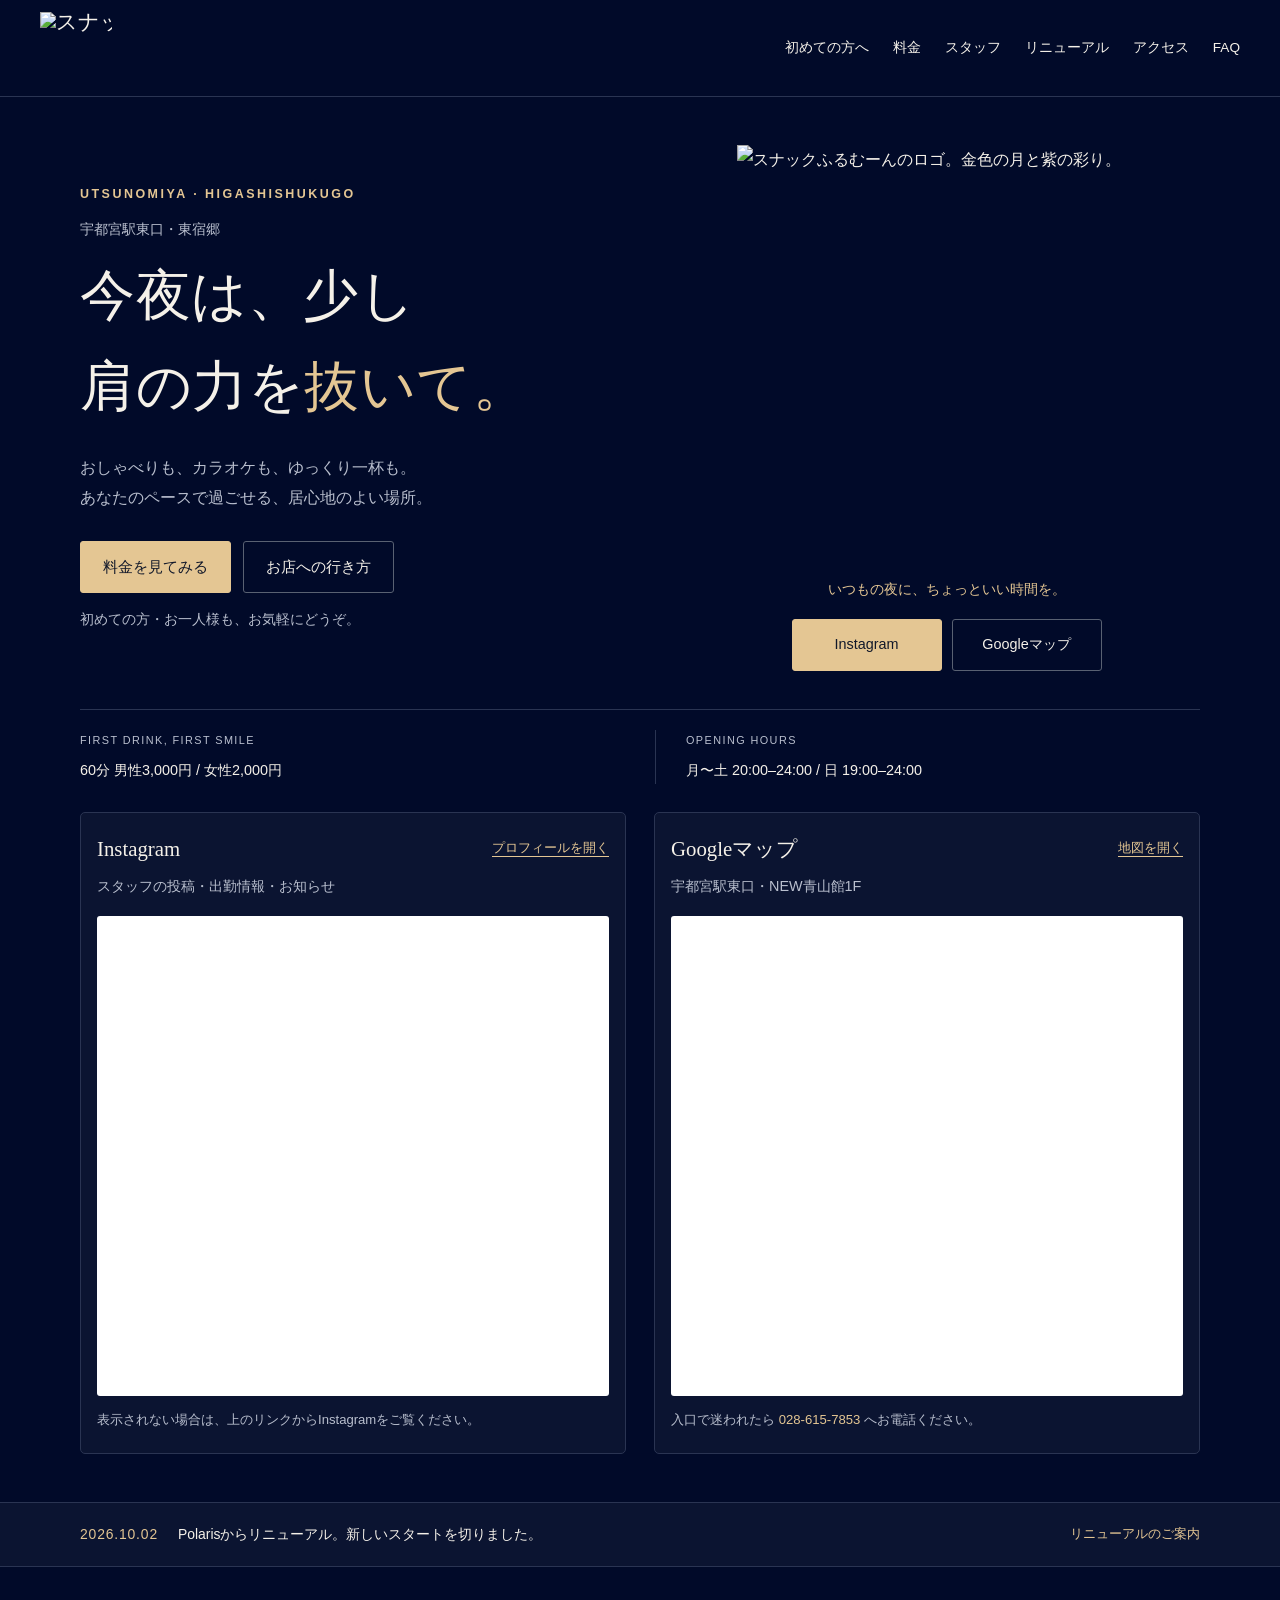
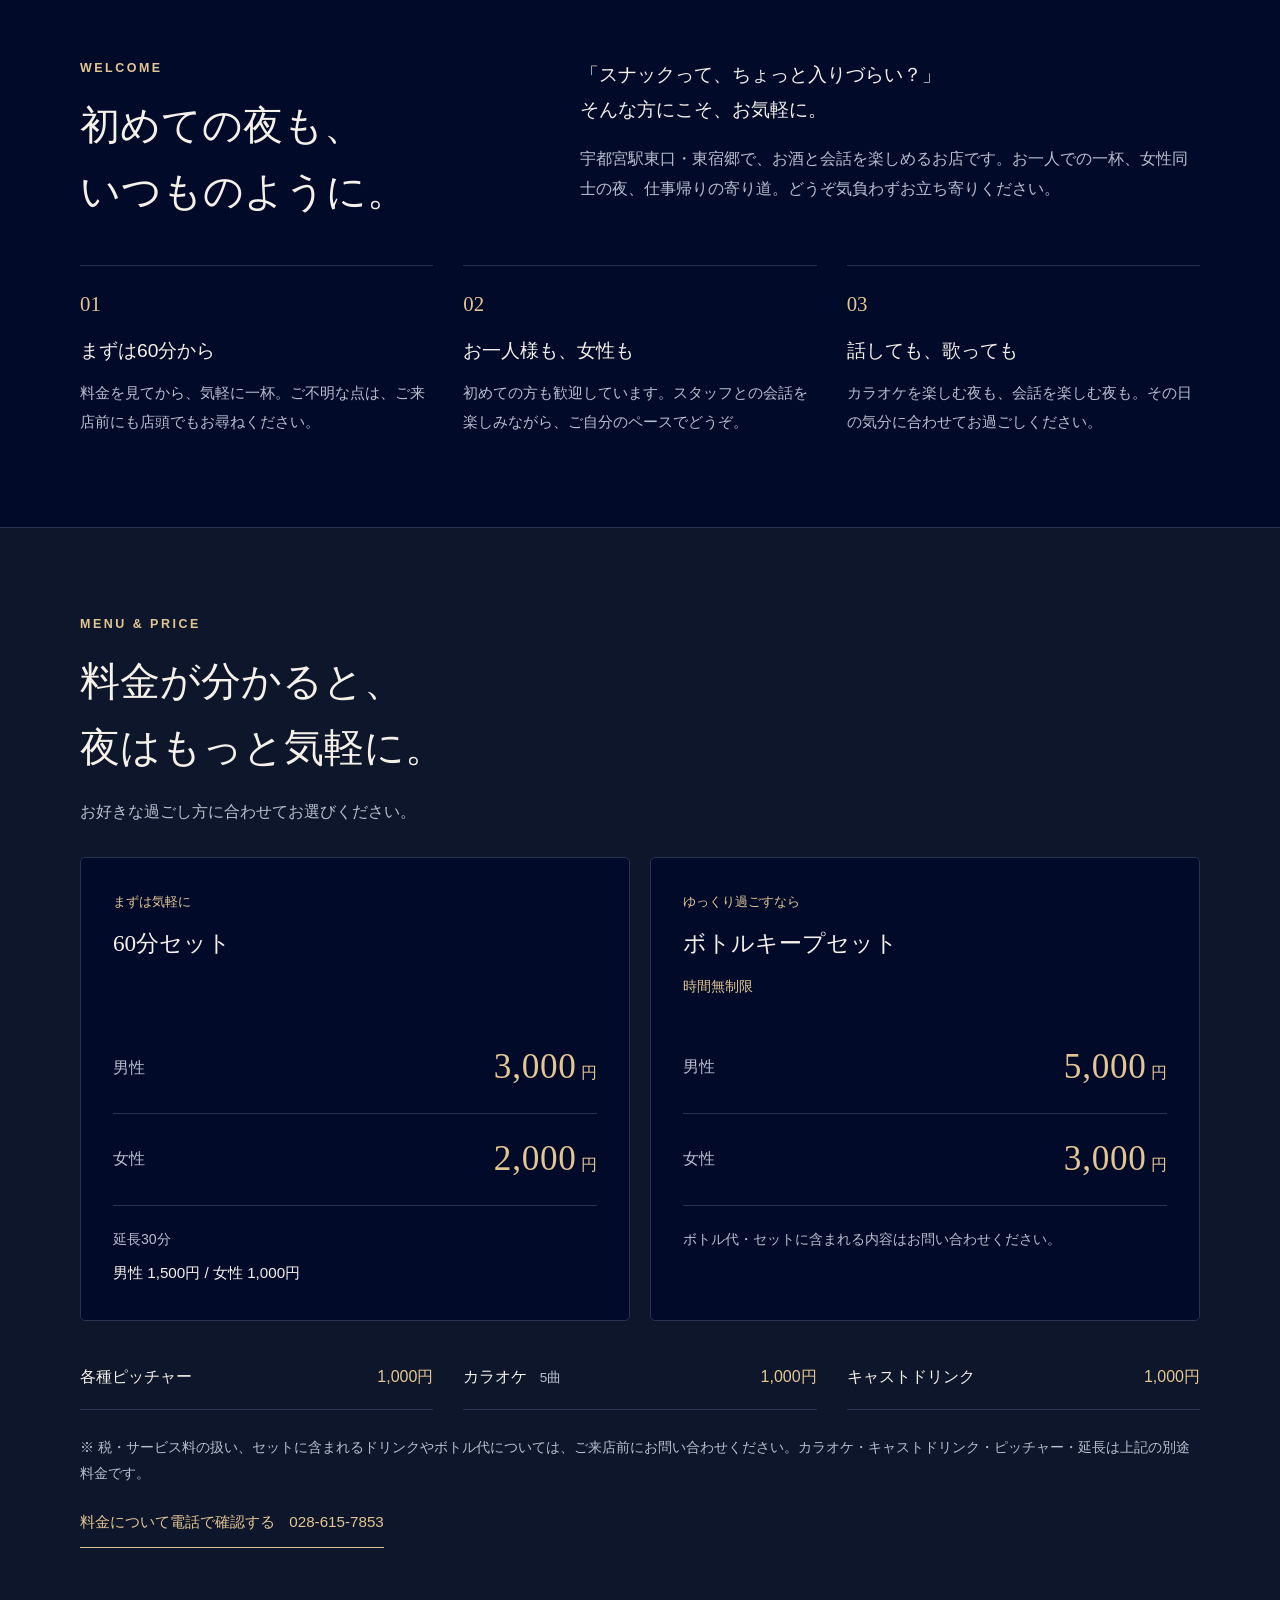
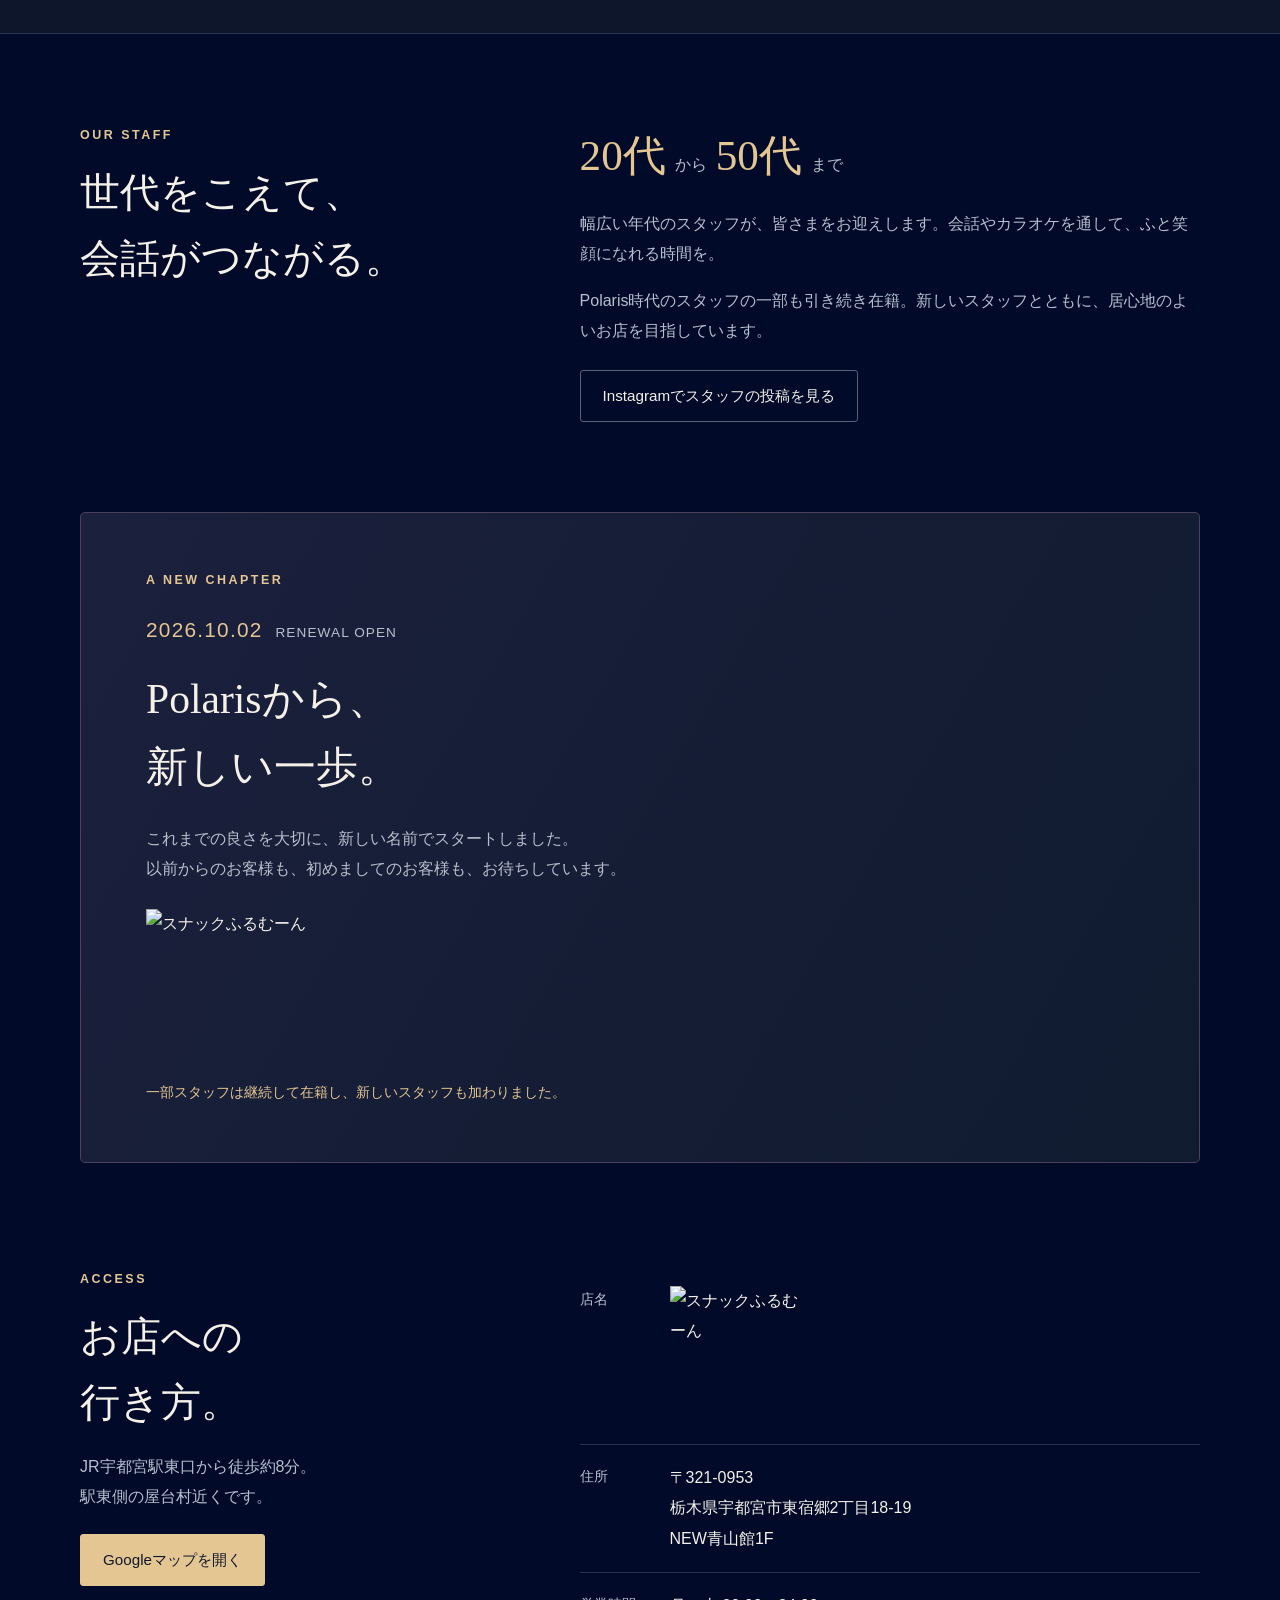
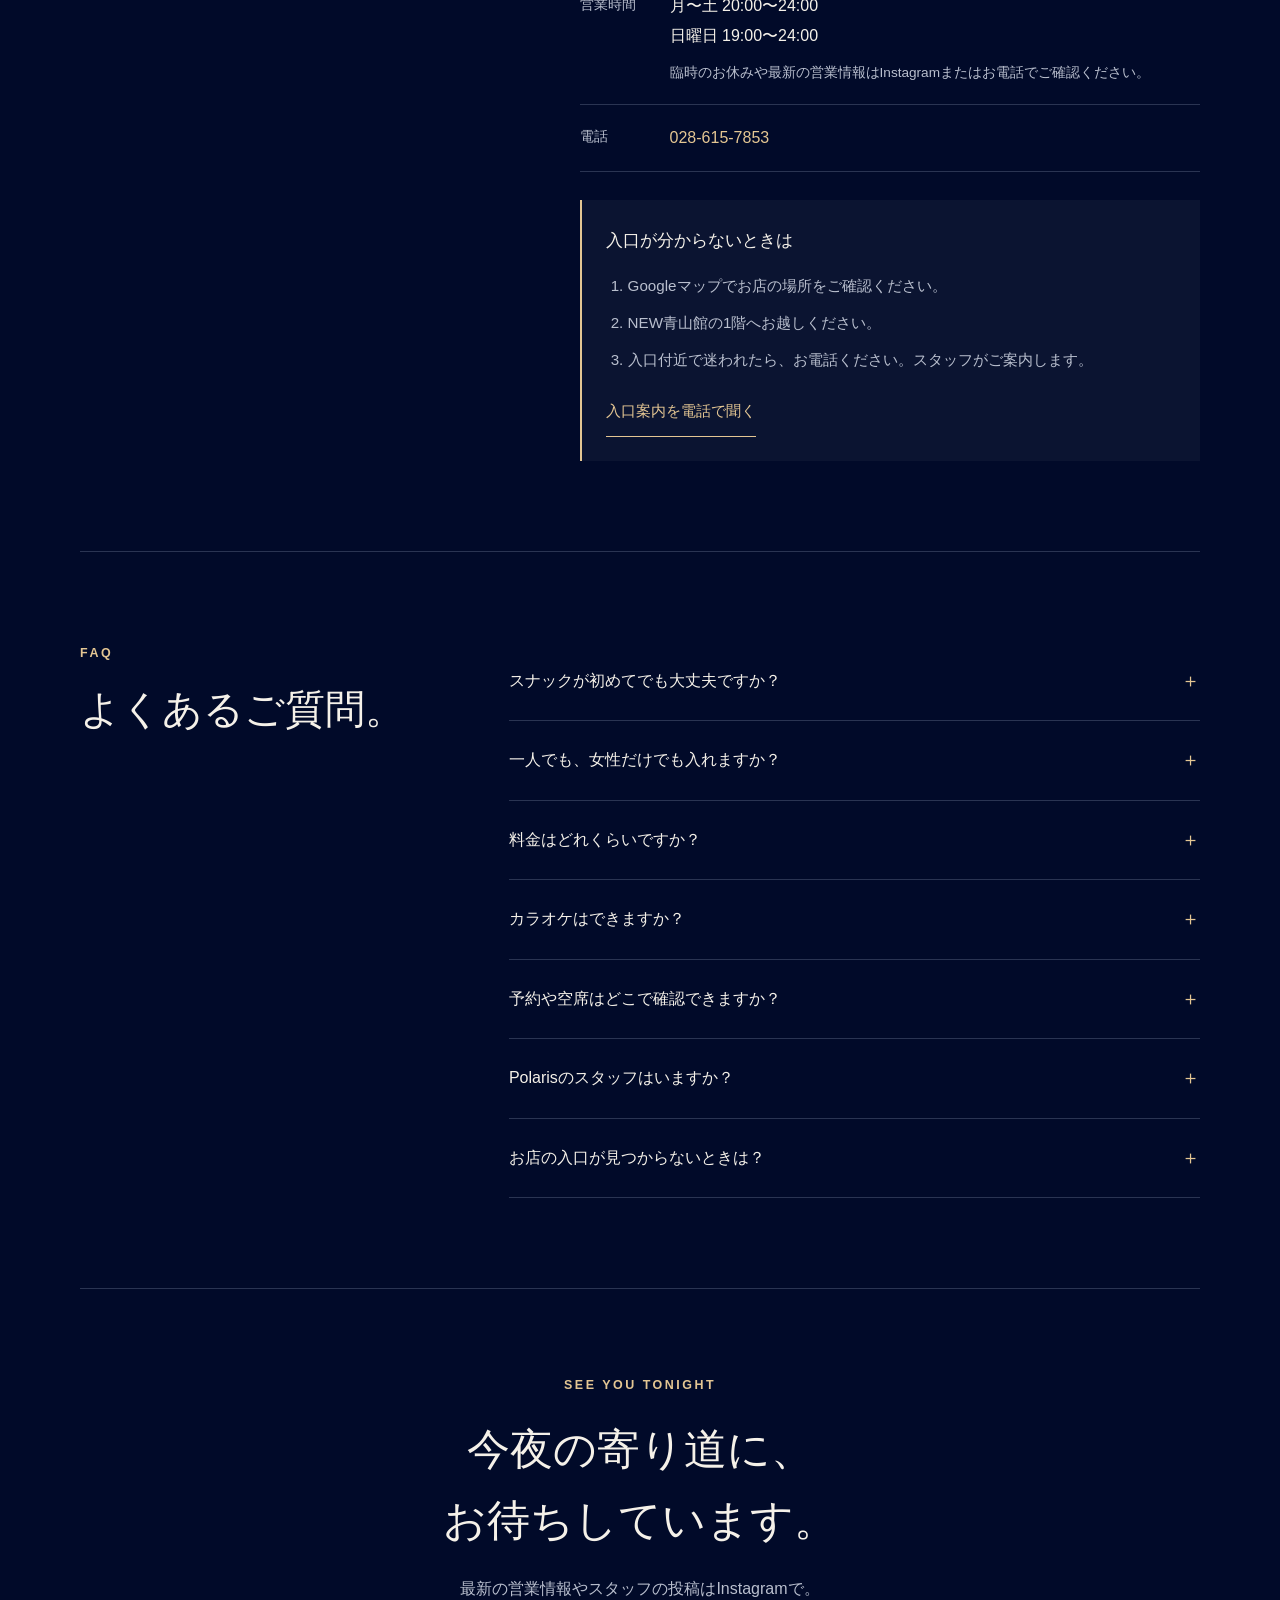
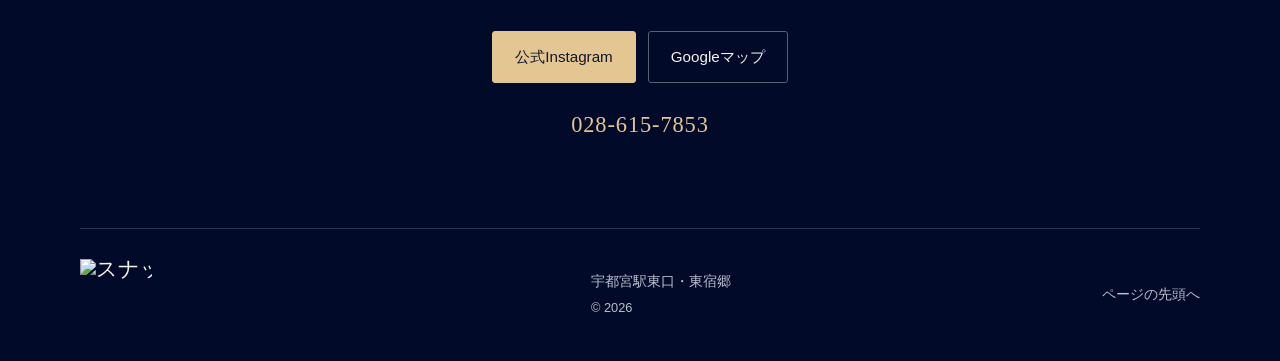
==== index.html @ 086d78c5 "スナックふるむーん公式HP初版を追加" ====
<!doctype html>
<html lang="ja">
<head>
  <meta charset="utf-8">
  <meta name="viewport" content="width=device-width, initial-scale=1">
  <meta name="theme-color" content="#010a29">
  <title>宇都宮駅東口・東宿郷のスナック｜スナックふるむーん【公式】</title>
  <meta name="description" content="宇都宮駅東口・東宿郷のスナックふるむーん。初めての方もお一人様も歓迎。60分男性3,000円・女性2,000円。料金、スタッフ、アクセス・入口案内をご紹介。2026年10月2日、Polarisからリニューアル。">
  <link rel="canonical" href="https://bluetacks.github.io/my-brand-homepage/">
  <meta property="og:type" content="website">
  <meta property="og:locale" content="ja_JP">
  <meta property="og:site_name" content="スナックふるむーん">
  <meta property="og:title" content="スナックふるむーん｜宇都宮駅東口・東宿郷">
  <meta property="og:description" content="今夜は、少し肩の力を抜いて。初めての方もお一人様も歓迎。料金とアクセスはこちら。">
  <meta property="og:url" content="https://bluetacks.github.io/my-brand-homepage/">
  <meta property="og:image" content="https://bluetacks.github.io/my-brand-homepage/images/ogp.jpg">
  <meta property="og:image:width" content="1200">
  <meta property="og:image:height" content="630">
  <meta property="og:image:alt" content="濃紺に月のロゴ。スナックふるむーん、宇都宮駅東口・東宿郷。">
  <meta name="twitter:card" content="summary_large_image">
  <link rel="icon" href="images/favicon.svg" type="image/svg+xml">
  <link rel="stylesheet" href="style.css">
  <script src="script.js" defer></script>
  <script type="application/ld+json">
  {
    "@context": "https://schema.org",
    "@type": "LocalBusiness",
    "@id": "https://bluetacks.github.io/my-brand-homepage/#business",
    "name": "スナックふるむーん",
    "alternateName": "スナックPolaris",
    "url": "https://bluetacks.github.io/my-brand-homepage/",
    "image": "https://bluetacks.github.io/my-brand-homepage/images/ogp.jpg",
    "logo": "https://bluetacks.github.io/my-brand-homepage/images/logo.webp",
    "description": "宇都宮駅東口・東宿郷のスナック。会話、お酒、カラオケをお楽しみいただけます。2026年10月2日、Polarisからリニューアル。",
    "telephone": "+81-28-615-7853",
    "address": {
      "@type": "PostalAddress",
      "postalCode": "321-0953",
      "addressRegion": "栃木県",
      "addressLocality": "宇都宮市",
      "streetAddress": "東宿郷2丁目18-19 NEW青山館1F",
      "addressCountry": "JP"
    },
    "openingHoursSpecification": [
      {"@type": "OpeningHoursSpecification", "dayOfWeek": ["Monday", "Tuesday", "Wednesday", "Thursday", "Friday", "Saturday"], "opens": "20:00", "closes": "00:00"},
      {"@type": "OpeningHoursSpecification", "dayOfWeek": "Sunday", "opens": "19:00", "closes": "00:00"}
    ],
    "sameAs": ["https://www.instagram.com/furumunsunakku/"],
    "hasMap": "https://www.google.com/maps/place/スナックふるむーん/data=!4m2!3m1!1s0x0:0x87803da4af2d1eab"
  }
  </script>
</head>
<body>
  <a class="skip-link" href="#main">本文へスキップ</a>
  <header class="site-header">
    <a class="brand" href="#top" aria-label="スナックふるむーん TOP"><span class="logo-wordmark "><img src="images/logo.webp" width="960" height="960" alt="スナックふるむーん"></span></a>
    <button class="menu-toggle" type="button" aria-expanded="false" aria-controls="navigation" hidden>メニュー <span aria-hidden="true">＋</span></button>
    <nav id="navigation" aria-label="メインナビゲーション">
      <a href="#welcome">初めての方へ</a><a href="#price">料金</a><a href="#staff">スタッフ</a><a href="#renewal">リニューアル</a><a href="#access">アクセス</a><a href="#faq">FAQ</a>
    </nav>
  </header>
  <main id="main">
    <section class="hero section-wrap" id="top" aria-labelledby="hero-title">
      <div class="hero-copy">
        <p class="eyebrow">UTSUNOMIYA · HIGASHISHUKUGO</p>
        <p class="hero-location">宇都宮駅東口・東宿郷</p>
        <h1 id="hero-title">今夜は、少し<br>肩の力を<span>抜いて。</span></h1>
        <p class="hero-description">おしゃべりも、カラオケも、ゆっくり一杯も。<br>あなたのペースで過ごせる、居心地のよい場所。</p>
        <div class="actions"><a class="button primary" href="#price">料金を見てみる</a><a class="button secondary" href="#access">お店への行き方</a></div>
        <p class="hero-note">初めての方・お一人様も、お気軽にどうぞ。</p>
      </div>
      <figure class="hero-art"><img src="images/logo.webp" width="960" height="960" alt="スナックふるむーんのロゴ。金色の月と紫の彩り。" fetchpriority="high"><figcaption>いつもの夜に、ちょっといい時間を。</figcaption><div class="hero-social actions"><a class="button primary" href="https://www.instagram.com/furumunsunakku/" target="_blank" rel="noopener noreferrer">Instagram<span class="sr-only">（新しいタブ）</span></a><a class="button secondary" href="https://www.google.com/maps/place/スナックふるむーん/data=!4m2!3m1!1s0x0:0x87803da4af2d1eab" target="_blank" rel="noopener noreferrer">Googleマップ<span class="sr-only">（新しいタブ）</span></a></div></figure>
      <div class="hero-facts"><p><span>FIRST DRINK, FIRST SMILE</span>60分 <strong>男性3,000円 / 女性2,000円</strong></p><p><span>OPENING HOURS</span>月〜土 <strong>20:00–24:00</strong> / 日 <strong>19:00–24:00</strong></p></div>
    </section>
    <section class="section-wrap social-previews" aria-label="InstagramとGoogleマップのプレビュー">
      <article class="preview-card instagram-preview"><div class="preview-heading"><h2>Instagram</h2><a href="https://www.instagram.com/furumunsunakku/" target="_blank" rel="noopener noreferrer">プロフィールを開く<span class="sr-only">（新しいタブ）</span></a></div><p>スタッフの投稿・出勤情報・お知らせ</p><iframe title="公式Instagramのプロフィールと投稿プレビュー" src="https://www.instagram.com/furumunsunakku/embed/" width="540" height="500" loading="lazy" referrerpolicy="strict-origin-when-cross-origin"></iframe><p class="embed-note">表示されない場合は、上のリンクからInstagramをご覧ください。</p></article>
      <article class="preview-card map-preview"><div class="preview-heading"><h2>Googleマップ</h2><a href="https://www.google.com/maps/place/スナックふるむーん/data=!4m2!3m1!1s0x0:0x87803da4af2d1eab" target="_blank" rel="noopener noreferrer">地図を開く<span class="sr-only">（新しいタブ）</span></a></div><p>宇都宮駅東口・NEW青山館1F</p><iframe title="店舗の場所を示すGoogleマップ" src="https://www.google.com/maps/embed?pb=!1m18!1m12!1m3!1d3204.8958335977395!2d139.9028676!3d36.5566245!2m3!1f0!2f0!3f0!3m2!1i1024!2i768!4f13.1!3m3!1m2!1s0x601f670007b84c5d%3A0x87803da4af2d1eab!2z44K544OK44OD44Kv44G144KL44KA44O844KT!5e0!3m2!1sja!2sjp!4v1791189554505!5m2!1sja!2sjp" width="600" height="500" allowfullscreen loading="lazy" referrerpolicy="strict-origin-when-cross-origin"></iframe><p class="embed-note">入口で迷われたら <a href="tel:0286157853">028-615-7853</a> へお電話ください。</p></article>
    </section>
    <div class="renewal-bar"><a href="#renewal"><time datetime="2026-10-02">2026.10.02</time><span>Polarisからリニューアル。新しいスタートを切りました。</span><span class="bar-label">リニューアルのご案内</span></a></div>

    <section class="section-wrap content-section" id="welcome" aria-labelledby="welcome-title">
      <div class="section-heading"><p class="eyebrow">WELCOME</p><h2 id="welcome-title">初めての夜も、<br>いつものように。</h2></div>
      <div class="welcome-copy"><p class="lead">「スナックって、ちょっと入りづらい？」<br>そんな方にこそ、お気軽に。</p><p>宇都宮駅東口・東宿郷で、お酒と会話を楽しめるお店です。お一人での一杯、女性同士の夜、仕事帰りの寄り道。どうぞ気負わずお立ち寄りください。</p></div>
      <div class="welcome-grid">
        <article><span class="section-number">01</span><h3>まずは60分から</h3><p>料金を見てから、気軽に一杯。ご不明な点は、ご来店前にも店頭でもお尋ねください。</p></article>
        <article><span class="section-number">02</span><h3>お一人様も、女性も</h3><p>初めての方も歓迎しています。スタッフとの会話を楽しみながら、ご自分のペースでどうぞ。</p></article>
        <article><span class="section-number">03</span><h3>話しても、歌っても</h3><p>カラオケを楽しむ夜も、会話を楽しむ夜も。その日の気分に合わせてお過ごしください。</p></article>
      </div>
    </section>

    <section class="price-section" id="price" aria-labelledby="price-title"><div class="section-wrap">
      <div class="section-heading"><p class="eyebrow">MENU & PRICE</p><h2 id="price-title">料金が分かると、<br>夜はもっと気軽に。</h2><p>お好きな過ごし方に合わせてお選びください。</p></div>
      <div class="price-grid">
        <article class="price-card"><p class="plan-label">まずは気軽に</p><h3>60分セット</h3><dl class="price-list"><div><dt>男性</dt><dd><strong>3,000</strong> 円</dd></div><div><dt>女性</dt><dd><strong>2,000</strong> 円</dd></div></dl><div class="extension"><h4>延長30分</h4><p>男性 <strong>1,500円</strong><span> / </span>女性 <strong>1,000円</strong></p></div></article>
        <article class="price-card"><p class="plan-label">ゆっくり過ごすなら</p><h3>ボトルキープセット</h3><p class="time-label">時間無制限</p><dl class="price-list"><div><dt>男性</dt><dd><strong>5,000</strong> 円</dd></div><div><dt>女性</dt><dd><strong>3,000</strong> 円</dd></div></dl><p class="small-text">ボトル代・セットに含まれる内容はお問い合わせください。</p></article>
      </div>
      <dl class="extras"><div><dt>各種ピッチャー</dt><dd>1,000円</dd></div><div><dt>カラオケ <small>5曲</small></dt><dd>1,000円</dd></div><div><dt>キャストドリンク</dt><dd>1,000円</dd></div></dl>
      <p class="price-note">※ 税・サービス料の扱い、セットに含まれるドリンクやボトル代については、ご来店前にお問い合わせください。カラオケ・キャストドリンク・ピッチャー・延長は上記の別途料金です。</p>
      <a class="text-link" href="tel:0286157853">料金について電話で確認する <span>028-615-7853</span></a>
    </div></section>

    <section class="section-wrap content-section staff-section" id="staff" aria-labelledby="staff-title">
      <div class="section-heading"><p class="eyebrow">OUR STAFF</p><h2 id="staff-title">世代をこえて、<br>会話がつながる。</h2></div>
      <div class="staff-copy"><p class="staff-age">20代<span>から</span>50代<span>まで</span></p><p>幅広い年代のスタッフが、皆さまをお迎えします。会話やカラオケを通して、ふと笑顔になれる時間を。</p><p>Polaris時代のスタッフの一部も引き続き在籍。新しいスタッフとともに、居心地のよいお店を目指しています。</p><a class="button secondary" href="https://www.instagram.com/furumunsunakku/" target="_blank" rel="noopener noreferrer">Instagramでスタッフの投稿を見る<span class="sr-only">（新しいタブ）</span></a></div>
    </section>

    <section class="section-wrap renewal-section" id="renewal" aria-labelledby="renewal-title"><div class="renewal-inner">
      <p class="eyebrow">A NEW CHAPTER</p><p class="renewal-date"><time datetime="2026-10-02">2026.10.02</time> RENEWAL OPEN</p><h2 id="renewal-title">Polarisから、<br>新しい一歩。</h2><p>これまでの良さを大切に、新しい名前でスタートしました。<br class="desktop-break">以前からのお客様も、初めましてのお客様も、お待ちしています。</p><div class="renewal-logo"><span class="logo-wordmark logo-heading"><img src="images/logo.webp" width="960" height="960" alt="スナックふるむーん"></span></div><p class="renewal-footnote">一部スタッフは継続して在籍し、新しいスタッフも加わりました。</p>
    </div></section>

    <section class="section-wrap content-section access-section" id="access" aria-labelledby="access-title">
      <div class="section-heading"><p class="eyebrow">ACCESS</p><h2 id="access-title">お店への<br>行き方。</h2><p>JR宇都宮駅東口から徒歩約8分。<br>駅東側の屋台村近くです。</p><a class="button primary" href="https://www.google.com/maps/place/スナックふるむーん/data=!4m2!3m1!1s0x0:0x87803da4af2d1eab" target="_blank" rel="noopener noreferrer">Googleマップを開く<span class="sr-only">（新しいタブ）</span></a></div>
      <div class="access-detail"><dl class="shop-details"><div><dt>店名</dt><dd><span class="logo-wordmark "><img src="images/logo.webp" width="960" height="960" alt="スナックふるむーん"></span></dd></div><div><dt>住所</dt><dd><address>〒321-0953<br>栃木県宇都宮市東宿郷2丁目18-19<br>NEW青山館1F</address></dd></div><div><dt>営業時間</dt><dd>月〜土 20:00〜24:00<br>日曜日 19:00〜24:00<br><small>臨時のお休みや最新の営業情報はInstagramまたはお電話でご確認ください。</small></dd></div><div><dt>電話</dt><dd><a href="tel:0286157853">028-615-7853</a></dd></div></dl>
        <div class="entrance-guide"><h3>入口が分からないときは</h3><ol><li>Googleマップでお店の場所をご確認ください。</li><li>NEW青山館の1階へお越しください。</li><li>入口付近で迷われたら、お電話ください。スタッフがご案内します。</li></ol><a class="text-link" href="tel:0286157853">入口案内を電話で聞く</a></div>
      </div>
    </section>

    <section class="section-wrap faq-section" id="faq" aria-labelledby="faq-title"><div class="section-heading"><p class="eyebrow">FAQ</p><h2 id="faq-title">よくあるご質問。</h2></div>
      <div class="faq-list">
        <details><summary>スナックが初めてでも大丈夫ですか？</summary><p>はい、初めての方も歓迎しています。料金や過ごし方について、分からないことはお気軽にスタッフへお尋ねください。</p></details>
        <details><summary>一人でも、女性だけでも入れますか？</summary><p>お一人様も、女性同士でのご来店も歓迎しています。お酒や会話を楽しみながら、ご自分のペースでお過ごしください。</p></details>
        <details><summary>料金はどれくらいですか？</summary><p>60分セットは男性3,000円・女性2,000円。延長30分は男性1,500円・女性1,000円です。ボトルキープセットや追加メニューは<a href="#price">料金一覧</a>をご覧ください。税・サービス料やセット内容はお問い合わせください。</p></details>
        <details><summary>カラオケはできますか？</summary><p>はい、カラオケは5曲1,000円です。歌って楽しみたい方も、会話を楽しみたい方も、お気軽にどうぞ。</p></details>
        <details><summary>予約や空席はどこで確認できますか？</summary><p>お電話（<a href="tel:0286157853">028-615-7853</a>）または<a href="https://www.instagram.com/furumunsunakku/" target="_blank" rel="noopener noreferrer">InstagramのDM<span class="sr-only">（新しいタブ）</span></a>でお問い合わせください。お急ぎの場合はお電話をご利用ください。</p></details>
        <details><summary>Polarisのスタッフはいますか？</summary><p>以前のスタッフの一部は引き続き在籍しています。出勤状況については、店舗へお問い合わせください。</p></details>
        <details><summary>お店の入口が見つからないときは？</summary><p>NEW青山館1階にあります。場所や入口が分からない場合は、<a href="tel:0286157853">028-615-7853</a>へお電話ください。スタッフがご案内します。</p></details>
      </div>
    </section>

    <section class="contact-section section-wrap" aria-labelledby="contact-title"><p class="eyebrow">SEE YOU TONIGHT</p><h2 id="contact-title">今夜の寄り道に、<br>お待ちしています。</h2><p>最新の営業情報やスタッフの投稿はInstagramで。</p><div class="actions"><a class="button primary" href="https://www.instagram.com/furumunsunakku/" target="_blank" rel="noopener noreferrer">公式Instagram<span class="sr-only">（新しいタブ）</span></a><a class="button secondary" href="https://www.google.com/maps/place/スナックふるむーん/data=!4m2!3m1!1s0x0:0x87803da4af2d1eab" target="_blank" rel="noopener noreferrer">Googleマップ<span class="sr-only">（新しいタブ）</span></a></div><a class="phone-link" href="tel:0286157853">028-615-7853</a></section>
  </main>
  <footer class="site-footer section-wrap"><a class="brand" href="#top"><span class="logo-wordmark "><img src="images/logo.webp" width="960" height="960" alt="スナックふるむーん"></span></a><p>宇都宮駅東口・東宿郷<br><small class="copyright">© 2026</small></p><a href="#top">ページの先頭へ</a></footer>
  <nav class="mobile-actions" aria-label="来店ショートカット"><a href="#price">料金を見る</a><a href="https://www.instagram.com/furumunsunakku/" target="_blank" rel="noopener noreferrer">Instagram<span class="sr-only">（新しいタブ）</span></a><a href="https://www.google.com/maps/place/スナックふるむーん/data=!4m2!3m1!1s0x0:0x87803da4af2d1eab" target="_blank" rel="noopener noreferrer">地図を開く<span class="sr-only">（新しいタブ）</span></a></nav>
</body>
</html>
---- style.css ----
/* Mobile first. No external fonts or framework dependencies. */
:root{color-scheme:dark;--bg:#080e20;--panel:#111b31;--text:#f5f1e9;--muted:#b9bfce;--gold:#e4c693;--line:#30394a;--serif:"Yu Mincho","Hiragino Mincho ProN",Georgia,serif;--sans:"Yu Gothic","Hiragino Kaku Gothic ProN",Meiryo,sans-serif}
*{box-sizing:border-box}html{scroll-behavior:smooth;scroll-padding-top:105px}body{margin:0;background:var(--bg);color:var(--text);font:16px/1.9 var(--sans);overflow-wrap:anywhere}a{color:inherit;text-decoration:none}button{font:inherit}img{display:block;max-width:100%;height:auto}h1,h2,h3,h4,p,figure{margin:0}h1,h2{font-family:var(--serif);font-weight:500;line-height:1.65}h3{font-size:1.2rem;font-weight:500}p+p{margin-top:1rem}a,button,summary{-webkit-tap-highlight-color:transparent}a:focus-visible,button:focus-visible,summary:focus-visible{outline:3px solid var(--gold);outline-offset:5px}a:hover{color:var(--gold)}.section-wrap{width:min(1120px,calc(100% - 40px));margin-inline:auto}.eyebrow{font-size:.78rem;letter-spacing:.2em;color:var(--gold);font-weight:600}.button{display:inline-flex;align-items:center;justify-content:center;min-height:52px;padding:12px 22px;border:1px solid var(--gold);border-radius:3px;font-size:.95rem;line-height:1.6;text-align:center;transition:background .2s,color .2s}.primary{background:var(--gold);color:#11182a}.primary:hover{background:#f2dab1;color:#11182a}.secondary{color:var(--text);border-color:#596172;background:transparent}.secondary:hover{background:var(--panel);color:var(--gold)}.actions{display:flex;flex-wrap:wrap;gap:12px}.text-link{display:inline-block;padding-block:10px;border-bottom:1px solid var(--gold);color:var(--gold);font-size:.95rem}.text-link span{display:block}.small-text,.price-note{font-size:.88rem;color:var(--muted)}.sr-only{position:absolute;width:1px;height:1px;padding:0;margin:-1px;overflow:hidden;clip:rect(0,0,0,0);white-space:nowrap;border:0}.skip-link{position:fixed;z-index:100;top:-100px;left:15px;background:var(--gold);color:var(--bg);padding:10px 18px}.skip-link:focus{top:10px}
.site-header{position:relative;z-index:10;display:flex;align-items:center;justify-content:space-between;flex-wrap:wrap;gap:14px;padding:20px;border-bottom:1px solid var(--line);background:var(--bg)}.brand{display:flex;align-items:center;gap:10px;font-family:var(--serif);font-size:1.3rem;white-space:nowrap;line-height:1.25}.brand small{display:block;font-family:var(--sans);font-size:.6rem;letter-spacing:.16em;margin-bottom:6px;color:var(--gold)}.brand-mark{font-size:2.4rem;color:var(--gold);line-height:1}.menu-toggle{border:1px solid var(--line);border-radius:3px;background:transparent;color:var(--text);padding:8px 12px;min-height:44px;font-size:.88rem;cursor:pointer}.menu-toggle span{margin-left:8px;color:var(--gold)}#navigation{display:flex;gap:4px 16px;flex-wrap:wrap;width:100%;font-size:.9rem}#navigation a{display:block;padding:6px 0}.js-enabled #navigation{display:none}.js-enabled #navigation.is-open{display:flex}
.hero{padding-top:44px;padding-bottom:24px;display:grid;gap:28px}.hero-location{font-size:.9rem;color:var(--muted);margin-top:15px}.hero h1{font-size:clamp(2.1rem,8vw,3.25rem);letter-spacing:.01em;margin-top:16px}.hero h1 span{color:var(--gold)}.hero-description{color:var(--muted);font-size:.95rem;margin-top:20px}.hero .actions{margin-top:28px}.hero-note{font-size:.85rem;color:var(--muted);margin-top:14px}.hero-art{max-width:420px;width:100%;margin-inline:auto}.hero-art img{width:100%;border-radius:6px}.hero-art figcaption{text-align:center;font: .9rem/1.8 var(--serif);color:var(--gold);margin-top:12px}.hero-facts{border-top:1px solid var(--line);padding-top:20px;display:grid;gap:16px;font-size:.9rem}.hero-facts p+p{margin:0}.hero-facts span{display:block;font-size:.68rem;color:var(--muted);letter-spacing:.13em;margin-bottom:6px}.hero-facts strong{font-weight:500}.renewal-bar{background:var(--panel);border-block:1px solid var(--line);font-size:.87rem}.renewal-bar a{width:min(1120px,calc(100% - 40px));display:flex;flex-wrap:wrap;gap:8px 20px;margin:auto;padding:18px 0}.renewal-bar time{color:var(--gold);letter-spacing:.06em}.bar-label{color:var(--gold);font-size:.8rem}
.content-section,.faq-section{padding-block:64px;display:grid;gap:28px}.section-heading h2{font-size:clamp(1.8rem,6.6vw,2.5rem);margin-top:12px}.section-heading>p:not(.eyebrow){color:var(--muted);margin-top:16px}.welcome-copy{color:var(--muted)}.lead{font:1.17rem/1.9 var(--serif);color:var(--text)}.welcome-grid{display:grid;gap:24px}.welcome-grid article{border-top:1px solid var(--line);padding-top:22px}.section-number{color:var(--gold);font:1.3rem/1.5 Georgia,serif}.welcome-grid h3{margin-top:12px}.welcome-grid p{color:var(--muted);font-size:.95rem;margin-top:10px}
.price-section{padding-block:64px;background:#0d162a;border-block:1px solid var(--line)}.price-grid{display:grid;gap:20px;margin-top:30px}.price-card{background:var(--bg);border:1px solid var(--line);border-radius:5px;padding:25px 22px}.plan-label{font-size:.82rem;color:var(--gold);margin-bottom:6px}.price-card h3{font-family:var(--serif);font-size:1.45rem}.price-list{margin:22px 0 0}.price-list>div{display:flex;align-items:center;justify-content:space-between;gap:12px;padding-block:12px;border-bottom:1px solid var(--line)}.price-list dt{color:var(--muted)}.price-list dd{margin:0;color:var(--gold);white-space:nowrap}.price-list strong{font-family:Georgia,serif;font-size:2.2rem;font-weight:400;letter-spacing:.02em}.extension{padding-top:20px;font-size:.95rem}.extension h4{color:var(--muted);font-size:.88rem;font-weight:400}.extension strong{font-weight:500}.extension p{margin-top:6px}.time-label{font-size:.88rem;color:var(--gold);margin-top:8px}.price-card .small-text{margin-top:20px}.extras{margin:24px 0 0;display:grid}.extras>div{display:flex;align-items:center;justify-content:space-between;gap:16px;border-bottom:1px solid var(--line);padding-block:17px}.extras dt small{font-size:.85rem;color:var(--muted);margin-left:8px}.extras dd{margin:0;color:var(--gold);white-space:nowrap}.price-note{margin-top:24px;line-height:1.85}.price-section .text-link{margin-top:12px}
.staff-copy{color:var(--muted)}.staff-age{font:2.7rem/1.5 var(--serif);color:var(--gold);margin-bottom:20px}.staff-age span{font:1rem/1.5 var(--sans);color:var(--muted);margin:0 9px}.staff-copy .button{margin-top:24px}.renewal-section{padding-block:0 32px}.renewal-inner{padding:40px 24px;background:linear-gradient(120deg,#1b203c,#101b30);border:1px solid #4b415b;border-radius:5px}.renewal-date{font: .85rem/1.8 var(--sans);letter-spacing:.08em;color:var(--muted);margin-top:18px}.renewal-date time{color:var(--gold);font-size:1.3rem;letter-spacing:.06em;margin-right:8px}.renewal-inner h2{font-size:clamp(1.8rem,6.6vw,2.6rem);margin-top:16px}.renewal-inner h2+p{color:var(--muted);margin-top:22px}.renewal-footnote{color:var(--gold);font-size:.9rem}.desktop-break{display:none}
.access-section{border-bottom:1px solid var(--line)}.access-section .button{margin-top:22px}.shop-details{margin:0}.shop-details>div{display:grid;grid-template-columns:80px 1fr;gap:10px;padding-block:18px;border-bottom:1px solid var(--line)}.shop-details dt{color:var(--muted);font-size:.9rem}.shop-details dd{margin:0}.shop-details address{font-style:normal}.shop-details small{display:block;color:var(--muted);font-size:.85rem;margin-top:8px}.shop-details dd a{color:var(--gold)}.entrance-guide{margin-top:28px;padding:24px;background:var(--panel);border-left:2px solid var(--gold)}.entrance-guide h3{font-size:1.08rem}.entrance-guide ol{padding-left:22px;color:var(--muted);font-size:.95rem;margin-bottom:12px}.entrance-guide li+li{margin-top:8px}
.faq-section{border-bottom:1px solid var(--line)}.faq-list details{border-bottom:1px solid var(--line)}.faq-list summary{list-style:none;cursor:pointer;display:flex;gap:20px;align-items:center;justify-content:space-between;padding:21px 0;font-size:1rem}.faq-list summary::-webkit-details-marker{display:none}.faq-list summary::after{content:"＋";color:var(--gold);font-size:1.2rem;flex-shrink:0}.faq-list details[open] summary::after{content:"−"}.faq-list details[open] summary{color:var(--gold)}.faq-list details p{padding:0 0 24px;color:var(--muted);font-size:.95rem}.faq-list details p a{color:var(--gold);text-decoration:underline;text-underline-offset:4px}.contact-section{text-align:center;padding-block:68px}.contact-section h2{font-size:clamp(1.9rem,7vw,2.7rem);margin-top:16px}.contact-section h2+p{color:var(--muted);margin-top:18px}.contact-section .actions{justify-content:center;margin-top:26px}.phone-link{display:inline-block;margin-top:24px;color:var(--gold);font:1.4rem/1.6 Georgia,serif;letter-spacing:.04em}.site-footer{padding-block:30px 108px;border-top:1px solid var(--line);display:grid;gap:22px;color:var(--muted);font-size:.85rem}.site-footer .brand{color:var(--text)}.site-footer p{margin:0}.site-footer small{font-size:.8rem}.mobile-actions{position:fixed;z-index:20;bottom:0;left:0;right:0;display:grid;grid-template-columns:repeat(3,1fr);background:#10192c;border-top:1px solid #586070;padding:7px 10px calc(7px + env(safe-area-inset-bottom));box-shadow:0 -5px 25px #080e2066}.mobile-actions a{display:flex;justify-content:center;align-items:center;min-height:46px;font-size:.85rem}.mobile-actions a+a{border-left:1px solid var(--line)}.mobile-actions a:last-child{color:var(--gold)}
@media(min-width:700px){.section-wrap{width:min(1120px,calc(100% - 80px))}.site-header{padding-inline:40px}.hero{grid-template-columns:1.15fr 1fr;align-items:center;gap:35px;padding-top:64px;padding-bottom:28px}.hero h1{font-size:clamp(2.5rem,4.3vw,3.5rem)}.hero-art{max-width:480px}.hero-facts{grid-column:1/-1;grid-template-columns:1fr 1fr;gap:30px;margin-top:20px}.hero-facts p+p{border-left:1px solid var(--line);padding-left:30px}.content-section{grid-template-columns:1fr 1.35fr;gap:40px}.welcome-grid{grid-column:1/-1;grid-template-columns:repeat(3,1fr);gap:30px}.price-grid{grid-template-columns:1fr 1fr}.price-card{padding:32px}.price-card .time-label{margin-top:8px}.price-card:first-child .price-list{margin-top:57px}.extras{grid-template-columns:repeat(3,1fr);gap:30px}.extras>div{flex-wrap:wrap;gap:8px}.renewal-inner{padding:50px}.desktop-break{display:block}.faq-section{grid-template-columns:1fr 1.8fr;gap:45px}.mobile-actions{display:none}.site-footer{grid-template-columns:1fr 1fr auto;align-items:center;padding-bottom:30px}.renewal-bar a{width:min(1120px,calc(100% - 80px));align-items:center}.bar-label{margin-left:auto}}
@media(min-width:1050px){.site-header{padding:23px max(40px,calc((100% - 1200px)/2))}.menu-toggle{display:none!important}#navigation,.js-enabled #navigation{display:flex;width:auto;gap:24px;font-size:.85rem}.hero{padding-top:72px;gap:38px 60px;min-height:650px}.hero-location{margin-top:22px}.hero-description{font-size:1rem}.hero-art{max-width:490px}.hero-facts{margin-top:8px}.content-section,.faq-section{padding-block:90px}.price-section{padding-block:85px}.renewal-inner{padding:56px 65px}.renewal-section{padding-bottom:15px}.contact-section{padding-block:85px}.text-link span{display:inline;margin-left:10px}}
@media(prefers-reduced-motion:reduce){html{scroll-behavior:auto}.button{transition:none}}

/* Authentic Drive logo: preserve the complete artwork and its transparency. */
:root{--bg:#010a29;--panel:#0b1431;--line:#2a3452}
.logo-wordmark{display:inline-block;width:128px;vertical-align:middle;flex-shrink:0}
.logo-wordmark img{position:static;display:block;width:100%;height:auto;aspect-ratio:1;object-fit:contain}
.brand{display:block;line-height:1}.brand .logo-wordmark{width:64px}
.site-header{padding-block:12px}.logo-heading{width:170px;max-width:100%}
.hero-art img{border-radius:0;width:100%;height:auto;aspect-ratio:1;object-fit:contain}
.hero-art{grid-row:1;max-width:300px}.hero-art img{max-width:240px;margin-inline:auto}.hero-art figcaption{margin-top:12px}
.hero-social.actions{margin-top:16px;justify-content:center;flex-wrap:nowrap;gap:10px}.hero-social .button{padding:10px 14px;font-size:.9rem;flex:1;white-space:nowrap}
.hero{padding-top:22px;gap:30px}.hero-copy{grid-row:2}.hero-copy .hero-location{margin-top:9px}.hero-copy h1{margin-top:8px}.hero-facts{grid-row:3}
.renewal-bar a{align-items:center}.renewal-logo{margin-top:24px}.shop-details .logo-wordmark{width:140px}
.social-previews{display:grid;gap:24px;padding-bottom:36px}.preview-card{min-width:0;border:1px solid var(--line);border-radius:5px;background:var(--panel);padding:20px 16px}.preview-heading{display:flex;align-items:center;justify-content:space-between;gap:12px}.preview-heading h2{font:1.3rem/1.5 var(--serif)}.preview-heading a{font-size:.82rem;color:var(--gold);text-decoration:underline;text-underline-offset:4px}.preview-card>p{font-size:.9rem;color:var(--muted);margin-top:9px;margin-bottom:16px}.preview-card iframe{display:block;width:100%;height:440px;border:0;border-radius:3px;background:#fff;color-scheme:light}.preview-card .embed-note{font-size:.82rem;margin:12px 0 0}.embed-note a{color:var(--gold)}
@media(min-width:700px){.hero{padding-top:46px}.hero-art{grid-column:2;grid-row:1;max-width:380px}.hero-art img{max-width:100%}.hero-copy{grid-column:1;grid-row:1}.hero-facts{grid-row:2}.social-previews{grid-template-columns:1fr 1fr;gap:28px;padding-bottom:48px}.preview-card iframe{height:480px}.hero-social .button{flex:initial;min-width:150px}}
@media(min-width:1050px){.hero{padding-top:48px;min-height:630px}.hero-art{max-width:420px}.brand .logo-wordmark{width:72px}}
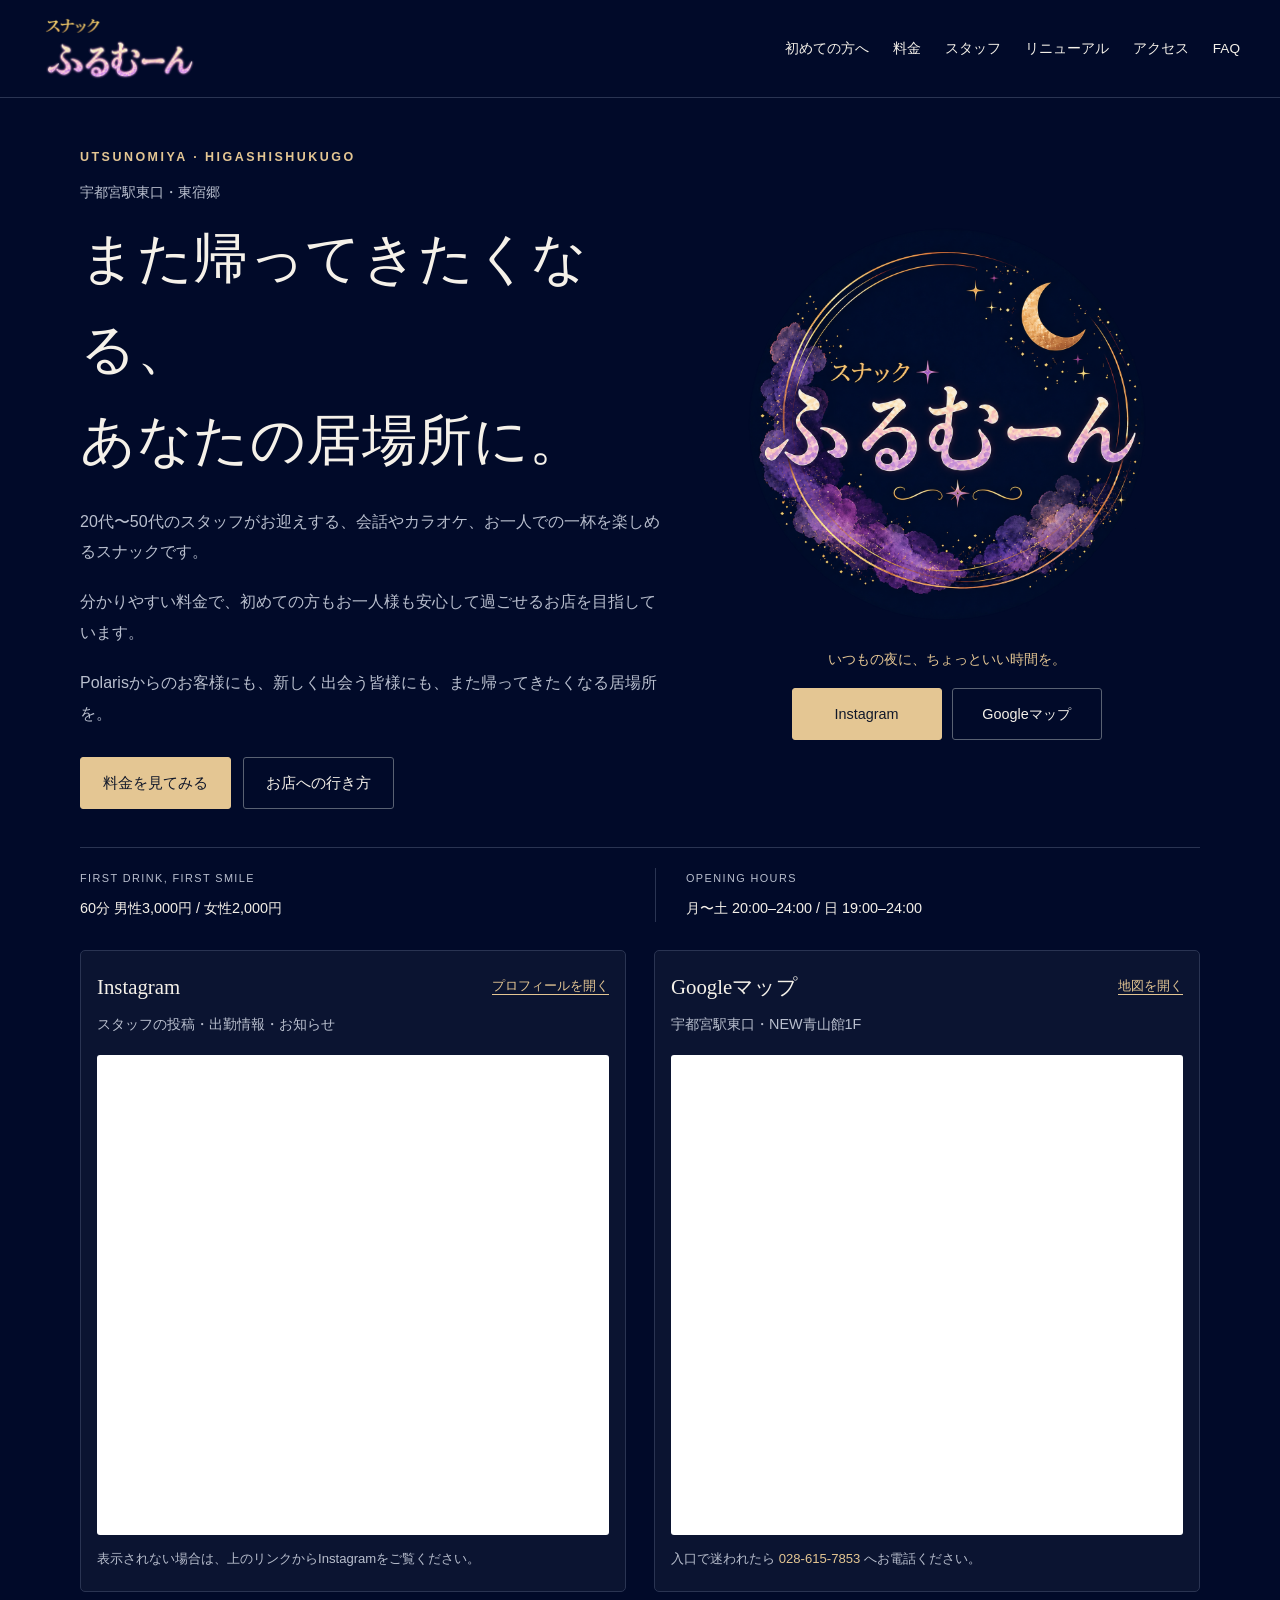
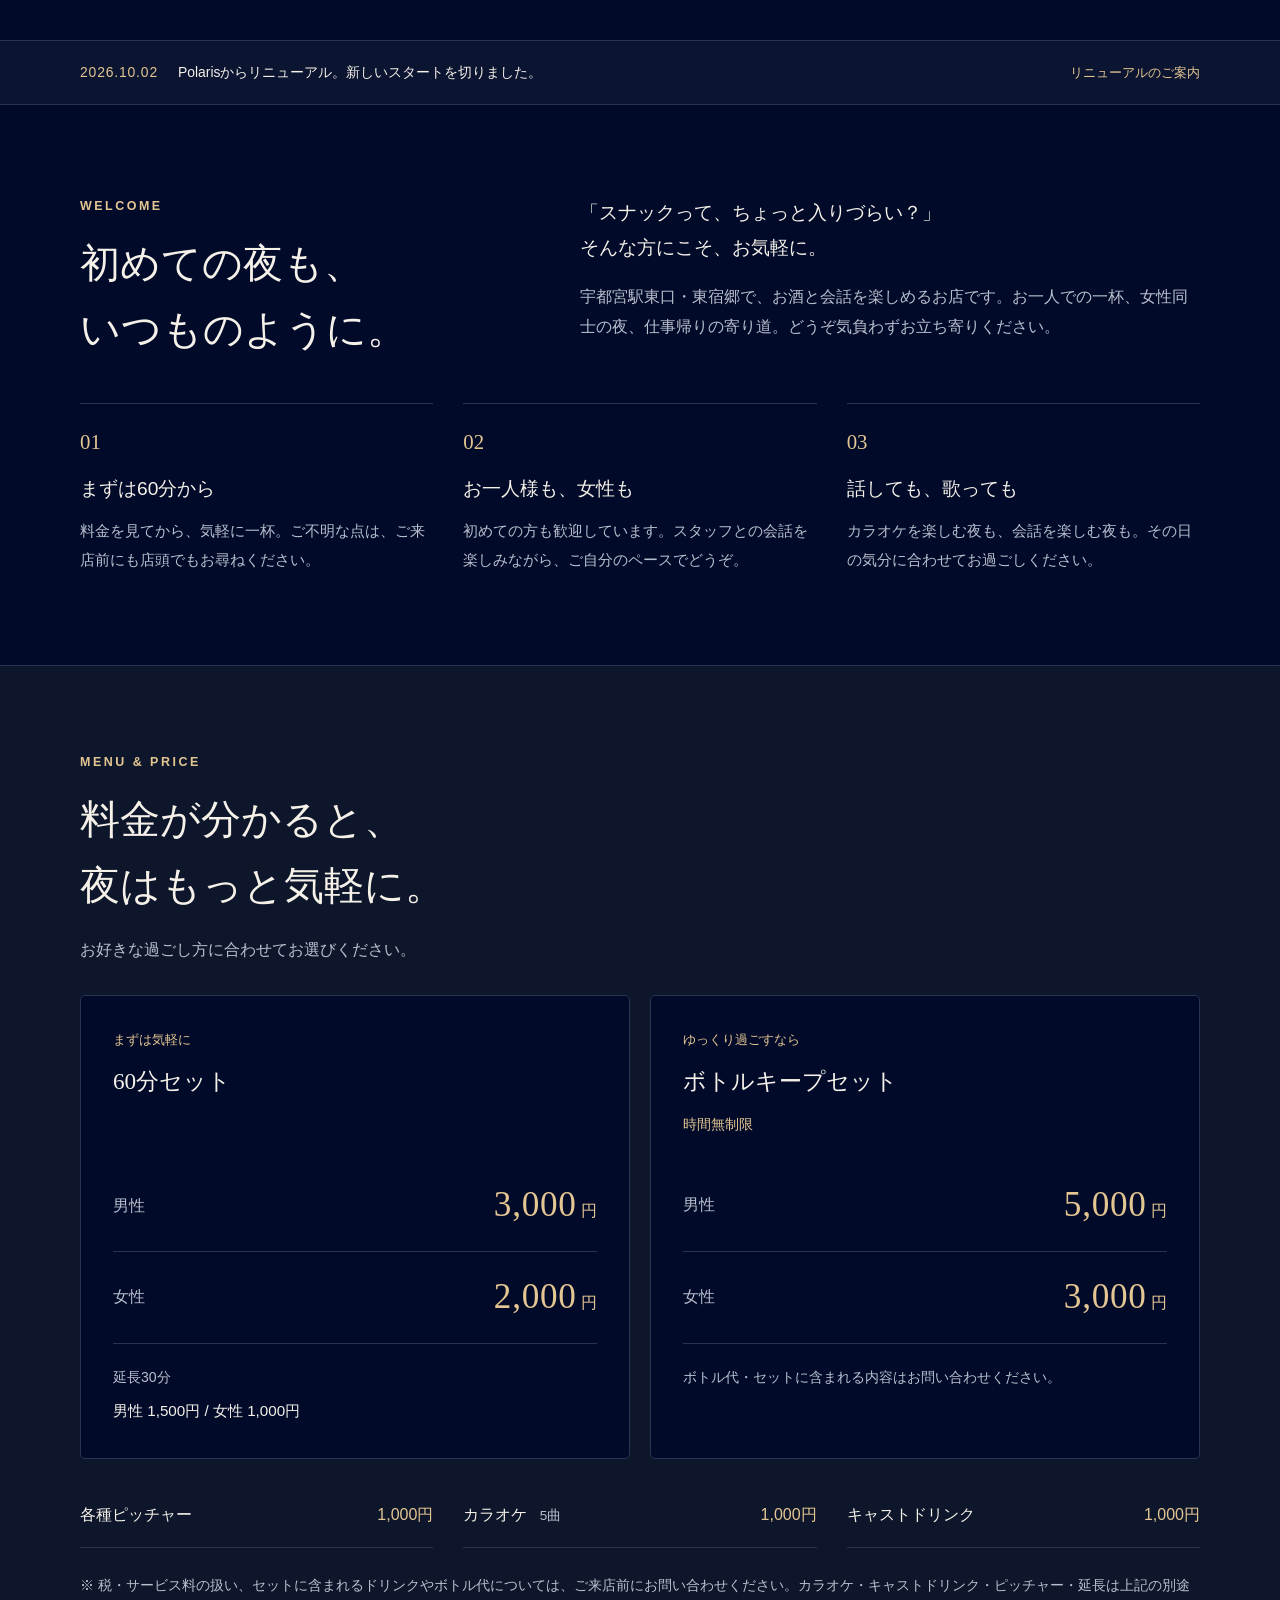
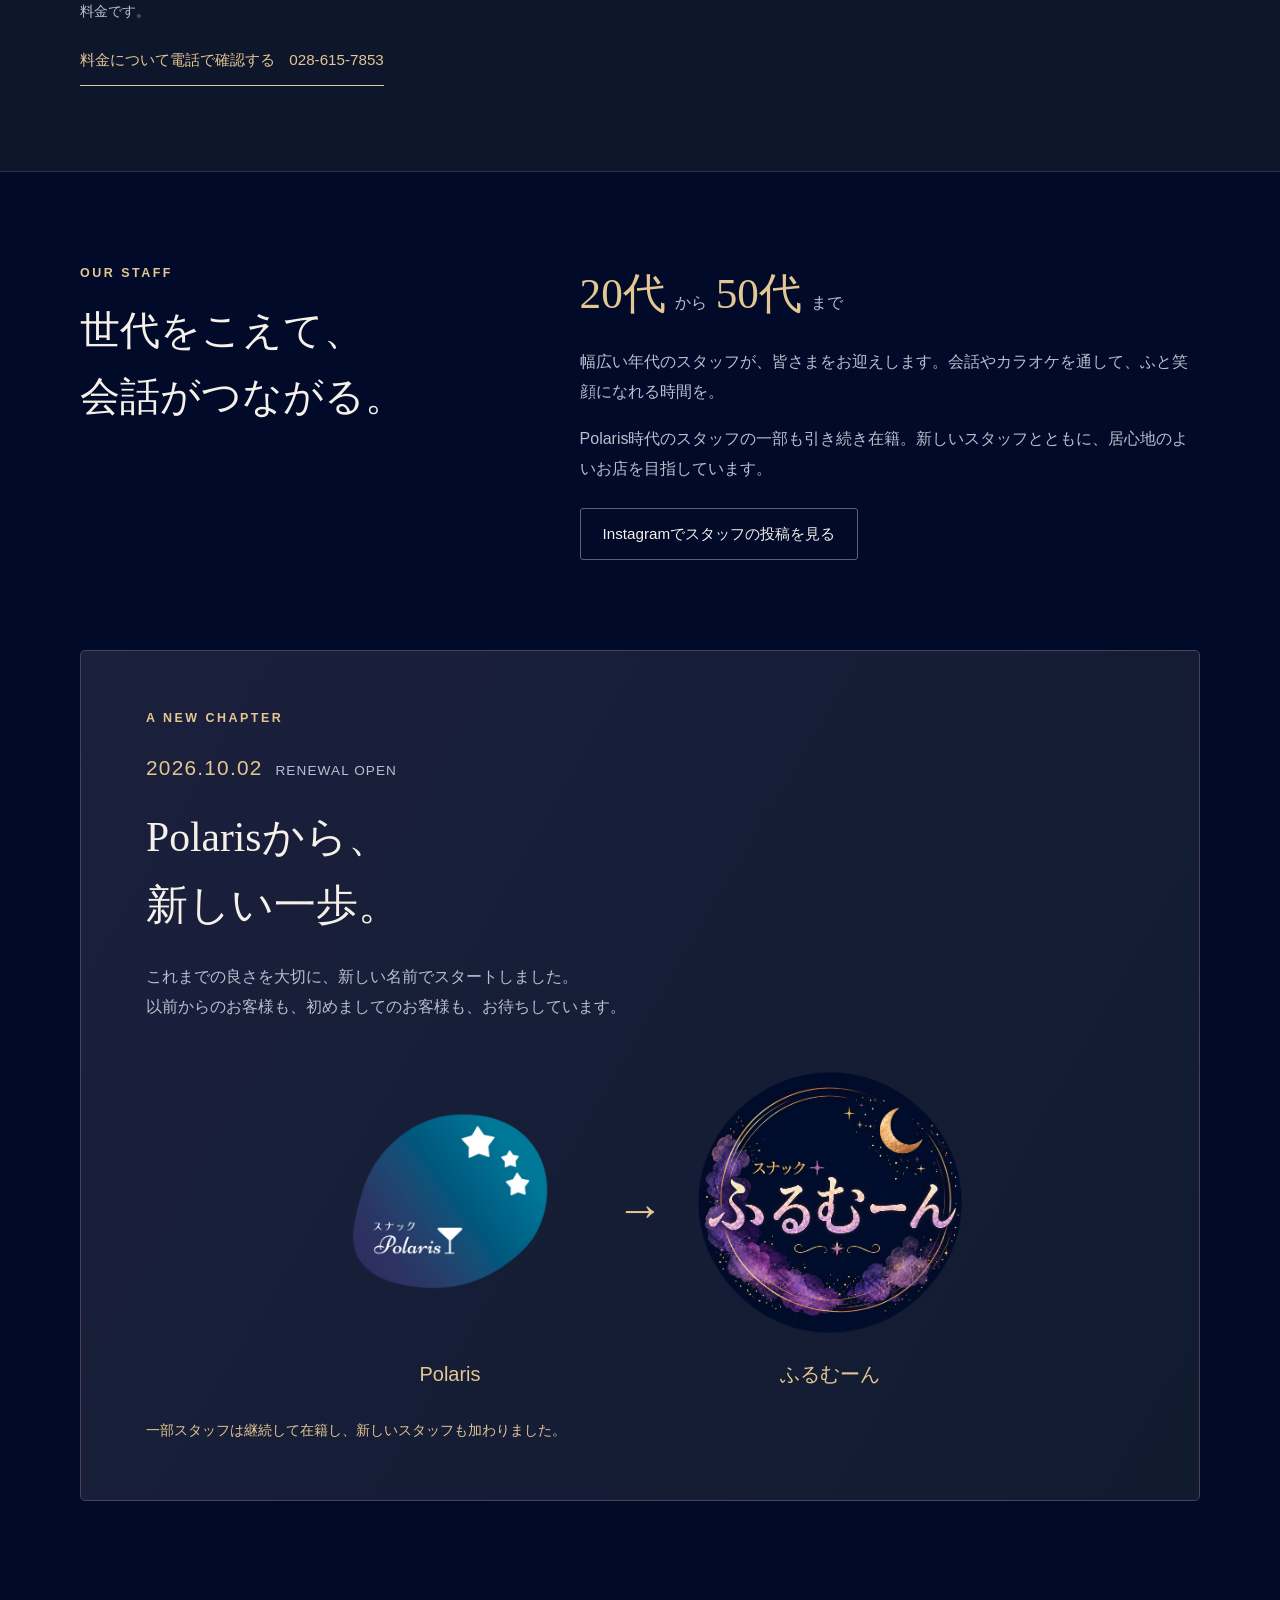
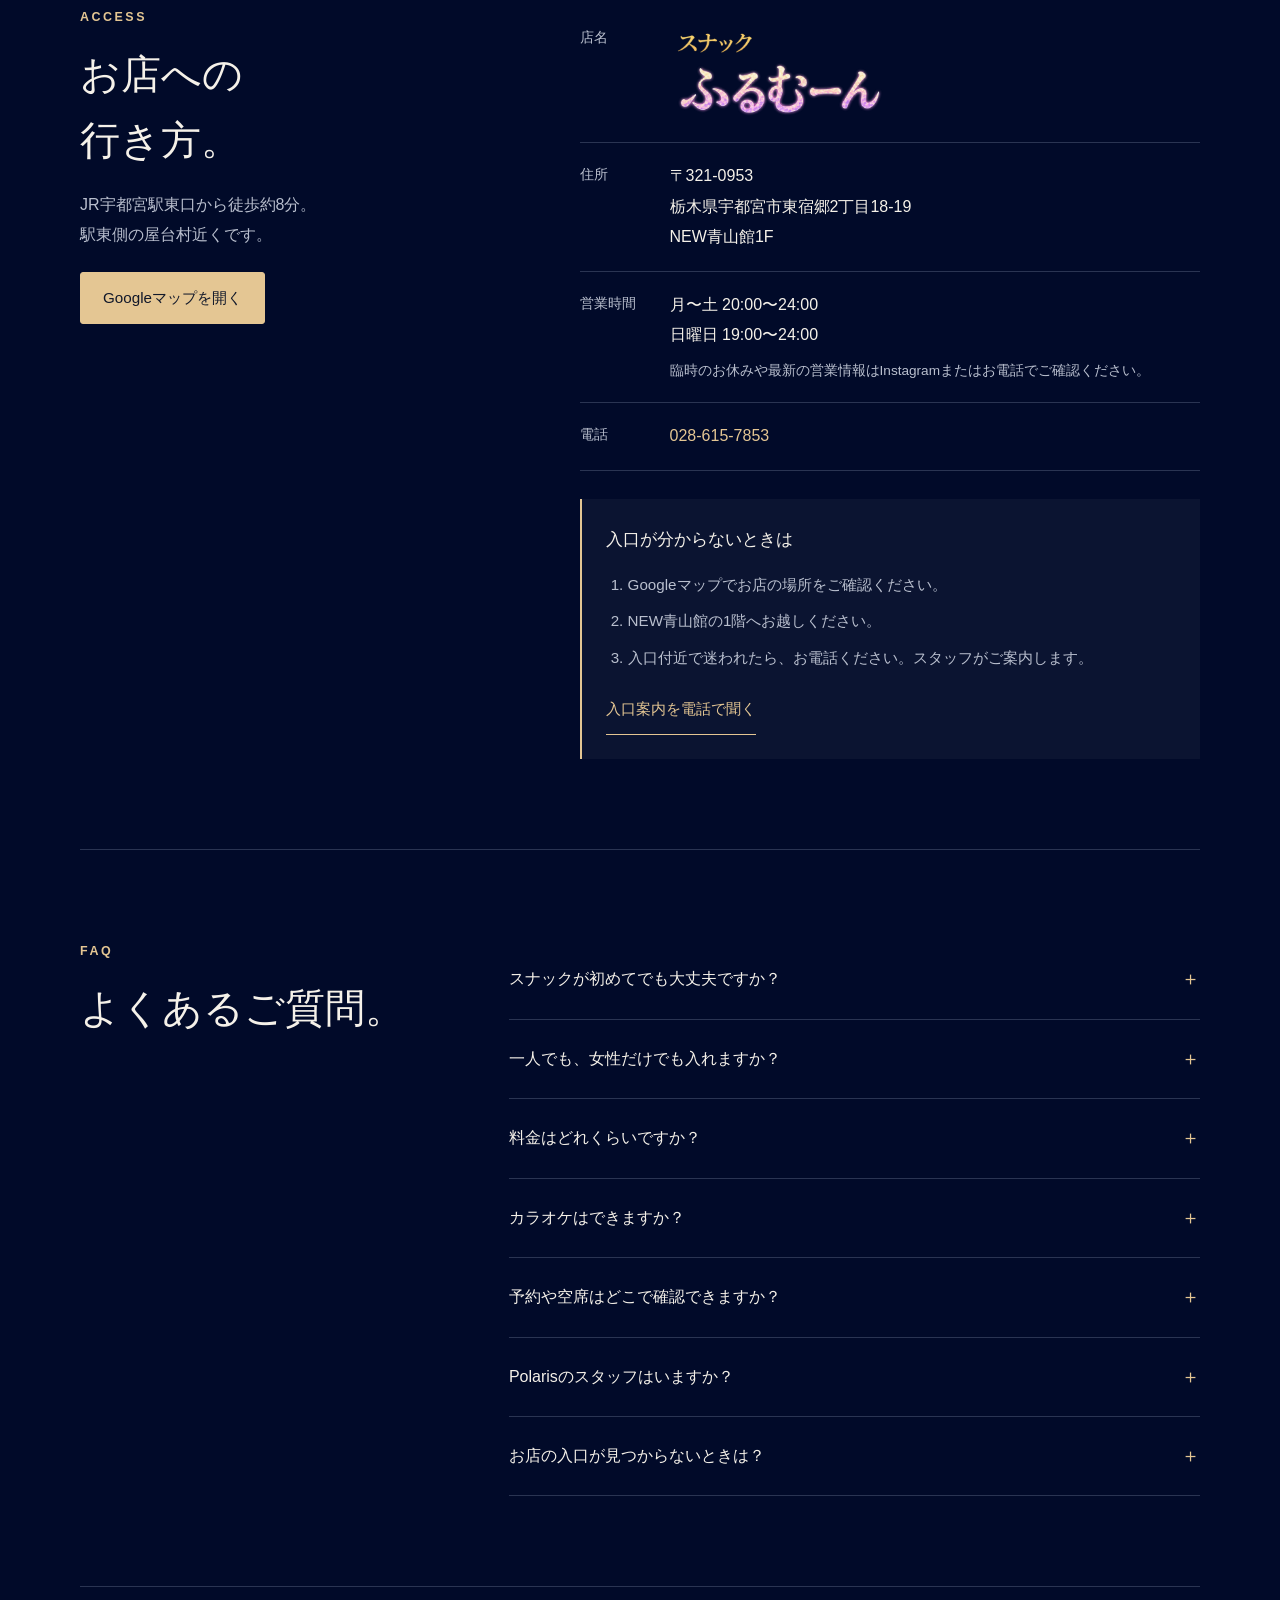
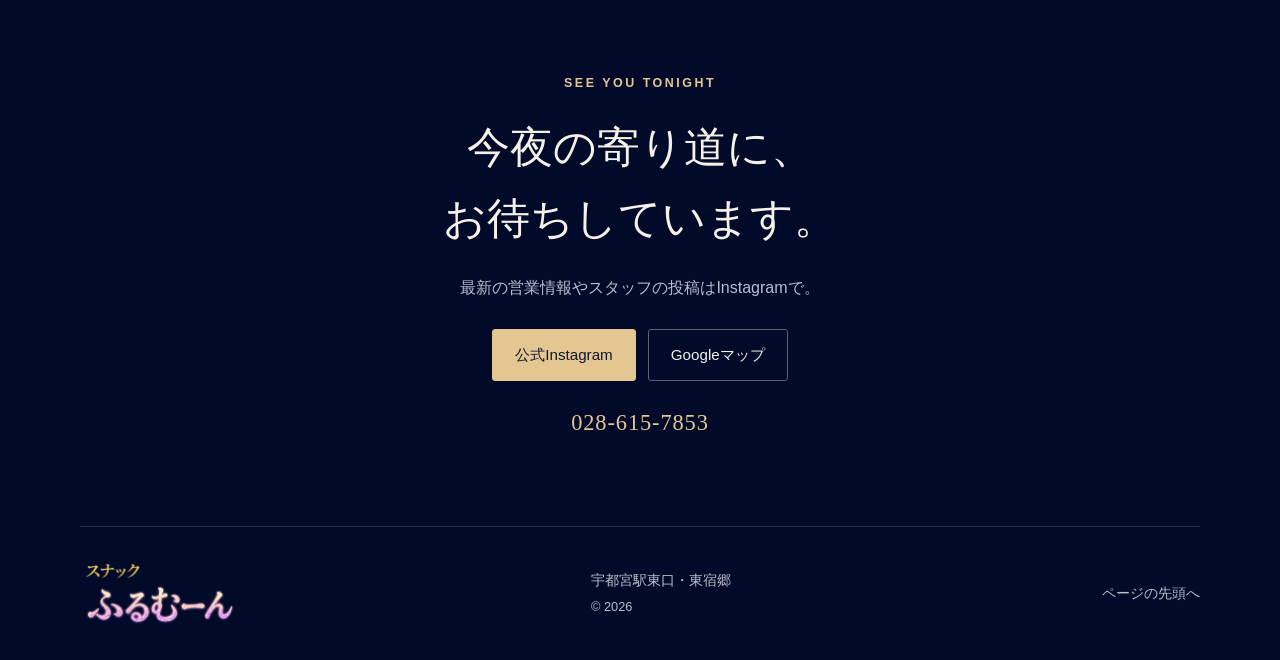
==== commit 33c45eca: "Update brand logos and homepage introduction" ====
--- a/index.html
+++ b/index.html
@@ -1,135 +1,136 @@
-<!doctype html>
-<html lang="ja">
-<head>
-  <meta charset="utf-8">
-  <meta name="viewport" content="width=device-width, initial-scale=1">
-  <meta name="theme-color" content="#010a29">
-  <title>宇都宮駅東口・東宿郷のスナック｜スナックふるむーん【公式】</title>
-  <meta name="description" content="宇都宮駅東口・東宿郷のスナックふるむーん。初めての方もお一人様も歓迎。60分男性3,000円・女性2,000円。料金、スタッフ、アクセス・入口案内をご紹介。2026年10月2日、Polarisからリニューアル。">
-  <link rel="canonical" href="https://bluetacks.github.io/my-brand-homepage/">
-  <meta property="og:type" content="website">
-  <meta property="og:locale" content="ja_JP">
-  <meta property="og:site_name" content="スナックふるむーん">
-  <meta property="og:title" content="スナックふるむーん｜宇都宮駅東口・東宿郷">
-  <meta property="og:description" content="今夜は、少し肩の力を抜いて。初めての方もお一人様も歓迎。料金とアクセスはこちら。">
-  <meta property="og:url" content="https://bluetacks.github.io/my-brand-homepage/">
-  <meta property="og:image" content="https://bluetacks.github.io/my-brand-homepage/images/ogp.jpg">
-  <meta property="og:image:width" content="1200">
-  <meta property="og:image:height" content="630">
-  <meta property="og:image:alt" content="濃紺に月のロゴ。スナックふるむーん、宇都宮駅東口・東宿郷。">
-  <meta name="twitter:card" content="summary_large_image">
-  <link rel="icon" href="images/favicon.svg" type="image/svg+xml">
-  <link rel="stylesheet" href="style.css">
-  <script src="script.js" defer></script>
-  <script type="application/ld+json">
-  {
-    "@context": "https://schema.org",
-    "@type": "LocalBusiness",
-    "@id": "https://bluetacks.github.io/my-brand-homepage/#business",
-    "name": "スナックふるむーん",
-    "alternateName": "スナックPolaris",
-    "url": "https://bluetacks.github.io/my-brand-homepage/",
-    "image": "https://bluetacks.github.io/my-brand-homepage/images/ogp.jpg",
-    "logo": "https://bluetacks.github.io/my-brand-homepage/images/logo.webp",
-    "description": "宇都宮駅東口・東宿郷のスナック。会話、お酒、カラオケをお楽しみいただけます。2026年10月2日、Polarisからリニューアル。",
-    "telephone": "+81-28-615-7853",
-    "address": {
-      "@type": "PostalAddress",
-      "postalCode": "321-0953",
-      "addressRegion": "栃木県",
-      "addressLocality": "宇都宮市",
-      "streetAddress": "東宿郷2丁目18-19 NEW青山館1F",
-      "addressCountry": "JP"
-    },
-    "openingHoursSpecification": [
-      {"@type": "OpeningHoursSpecification", "dayOfWeek": ["Monday", "Tuesday", "Wednesday", "Thursday", "Friday", "Saturday"], "opens": "20:00", "closes": "00:00"},
-      {"@type": "OpeningHoursSpecification", "dayOfWeek": "Sunday", "opens": "19:00", "closes": "00:00"}
-    ],
-    "sameAs": ["https://www.instagram.com/furumunsunakku/"],
-    "hasMap": "https://www.google.com/maps/place/スナックふるむーん/data=!4m2!3m1!1s0x0:0x87803da4af2d1eab"
-  }
-  </script>
-</head>
-<body>
-  <a class="skip-link" href="#main">本文へスキップ</a>
-  <header class="site-header">
-    <a class="brand" href="#top" aria-label="スナックふるむーん TOP"><span class="logo-wordmark "><img src="images/logo.webp" width="960" height="960" alt="スナックふるむーん"></span></a>
-    <button class="menu-toggle" type="button" aria-expanded="false" aria-controls="navigation" hidden>メニュー <span aria-hidden="true">＋</span></button>
-    <nav id="navigation" aria-label="メインナビゲーション">
-      <a href="#welcome">初めての方へ</a><a href="#price">料金</a><a href="#staff">スタッフ</a><a href="#renewal">リニューアル</a><a href="#access">アクセス</a><a href="#faq">FAQ</a>
-    </nav>
-  </header>
-  <main id="main">
-    <section class="hero section-wrap" id="top" aria-labelledby="hero-title">
-      <div class="hero-copy">
-        <p class="eyebrow">UTSUNOMIYA · HIGASHISHUKUGO</p>
-        <p class="hero-location">宇都宮駅東口・東宿郷</p>
-        <h1 id="hero-title">今夜は、少し<br>肩の力を<span>抜いて。</span></h1>
-        <p class="hero-description">おしゃべりも、カラオケも、ゆっくり一杯も。<br>あなたのペースで過ごせる、居心地のよい場所。</p>
-        <div class="actions"><a class="button primary" href="#price">料金を見てみる</a><a class="button secondary" href="#access">お店への行き方</a></div>
-        <p class="hero-note">初めての方・お一人様も、お気軽にどうぞ。</p>
-      </div>
-      <figure class="hero-art"><img src="images/logo.webp" width="960" height="960" alt="スナックふるむーんのロゴ。金色の月と紫の彩り。" fetchpriority="high"><figcaption>いつもの夜に、ちょっといい時間を。</figcaption><div class="hero-social actions"><a class="button primary" href="https://www.instagram.com/furumunsunakku/" target="_blank" rel="noopener noreferrer">Instagram<span class="sr-only">（新しいタブ）</span></a><a class="button secondary" href="https://www.google.com/maps/place/スナックふるむーん/data=!4m2!3m1!1s0x0:0x87803da4af2d1eab" target="_blank" rel="noopener noreferrer">Googleマップ<span class="sr-only">（新しいタブ）</span></a></div></figure>
-      <div class="hero-facts"><p><span>FIRST DRINK, FIRST SMILE</span>60分 <strong>男性3,000円 / 女性2,000円</strong></p><p><span>OPENING HOURS</span>月〜土 <strong>20:00–24:00</strong> / 日 <strong>19:00–24:00</strong></p></div>
-    </section>
-    <section class="section-wrap social-previews" aria-label="InstagramとGoogleマップのプレビュー">
-      <article class="preview-card instagram-preview"><div class="preview-heading"><h2>Instagram</h2><a href="https://www.instagram.com/furumunsunakku/" target="_blank" rel="noopener noreferrer">プロフィールを開く<span class="sr-only">（新しいタブ）</span></a></div><p>スタッフの投稿・出勤情報・お知らせ</p><iframe title="公式Instagramのプロフィールと投稿プレビュー" src="https://www.instagram.com/furumunsunakku/embed/" width="540" height="500" loading="lazy" referrerpolicy="strict-origin-when-cross-origin"></iframe><p class="embed-note">表示されない場合は、上のリンクからInstagramをご覧ください。</p></article>
-      <article class="preview-card map-preview"><div class="preview-heading"><h2>Googleマップ</h2><a href="https://www.google.com/maps/place/スナックふるむーん/data=!4m2!3m1!1s0x0:0x87803da4af2d1eab" target="_blank" rel="noopener noreferrer">地図を開く<span class="sr-only">（新しいタブ）</span></a></div><p>宇都宮駅東口・NEW青山館1F</p><iframe title="店舗の場所を示すGoogleマップ" src="https://www.google.com/maps/embed?pb=!1m18!1m12!1m3!1d3204.8958335977395!2d139.9028676!3d36.5566245!2m3!1f0!2f0!3f0!3m2!1i1024!2i768!4f13.1!3m3!1m2!1s0x601f670007b84c5d%3A0x87803da4af2d1eab!2z44K544OK44OD44Kv44G144KL44KA44O844KT!5e0!3m2!1sja!2sjp!4v1791189554505!5m2!1sja!2sjp" width="600" height="500" allowfullscreen loading="lazy" referrerpolicy="strict-origin-when-cross-origin"></iframe><p class="embed-note">入口で迷われたら <a href="tel:0286157853">028-615-7853</a> へお電話ください。</p></article>
-    </section>
-    <div class="renewal-bar"><a href="#renewal"><time datetime="2026-10-02">2026.10.02</time><span>Polarisからリニューアル。新しいスタートを切りました。</span><span class="bar-label">リニューアルのご案内</span></a></div>
-
-    <section class="section-wrap content-section" id="welcome" aria-labelledby="welcome-title">
-      <div class="section-heading"><p class="eyebrow">WELCOME</p><h2 id="welcome-title">初めての夜も、<br>いつものように。</h2></div>
-      <div class="welcome-copy"><p class="lead">「スナックって、ちょっと入りづらい？」<br>そんな方にこそ、お気軽に。</p><p>宇都宮駅東口・東宿郷で、お酒と会話を楽しめるお店です。お一人での一杯、女性同士の夜、仕事帰りの寄り道。どうぞ気負わずお立ち寄りください。</p></div>
-      <div class="welcome-grid">
-        <article><span class="section-number">01</span><h3>まずは60分から</h3><p>料金を見てから、気軽に一杯。ご不明な点は、ご来店前にも店頭でもお尋ねください。</p></article>
-        <article><span class="section-number">02</span><h3>お一人様も、女性も</h3><p>初めての方も歓迎しています。スタッフとの会話を楽しみながら、ご自分のペースでどうぞ。</p></article>
-        <article><span class="section-number">03</span><h3>話しても、歌っても</h3><p>カラオケを楽しむ夜も、会話を楽しむ夜も。その日の気分に合わせてお過ごしください。</p></article>
-      </div>
-    </section>
-
-    <section class="price-section" id="price" aria-labelledby="price-title"><div class="section-wrap">
-      <div class="section-heading"><p class="eyebrow">MENU & PRICE</p><h2 id="price-title">料金が分かると、<br>夜はもっと気軽に。</h2><p>お好きな過ごし方に合わせてお選びください。</p></div>
-      <div class="price-grid">
-        <article class="price-card"><p class="plan-label">まずは気軽に</p><h3>60分セット</h3><dl class="price-list"><div><dt>男性</dt><dd><strong>3,000</strong> 円</dd></div><div><dt>女性</dt><dd><strong>2,000</strong> 円</dd></div></dl><div class="extension"><h4>延長30分</h4><p>男性 <strong>1,500円</strong><span> / </span>女性 <strong>1,000円</strong></p></div></article>
-        <article class="price-card"><p class="plan-label">ゆっくり過ごすなら</p><h3>ボトルキープセット</h3><p class="time-label">時間無制限</p><dl class="price-list"><div><dt>男性</dt><dd><strong>5,000</strong> 円</dd></div><div><dt>女性</dt><dd><strong>3,000</strong> 円</dd></div></dl><p class="small-text">ボトル代・セットに含まれる内容はお問い合わせください。</p></article>
-      </div>
-      <dl class="extras"><div><dt>各種ピッチャー</dt><dd>1,000円</dd></div><div><dt>カラオケ <small>5曲</small></dt><dd>1,000円</dd></div><div><dt>キャストドリンク</dt><dd>1,000円</dd></div></dl>
-      <p class="price-note">※ 税・サービス料の扱い、セットに含まれるドリンクやボトル代については、ご来店前にお問い合わせください。カラオケ・キャストドリンク・ピッチャー・延長は上記の別途料金です。</p>
-      <a class="text-link" href="tel:0286157853">料金について電話で確認する <span>028-615-7853</span></a>
-    </div></section>
-
-    <section class="section-wrap content-section staff-section" id="staff" aria-labelledby="staff-title">
-      <div class="section-heading"><p class="eyebrow">OUR STAFF</p><h2 id="staff-title">世代をこえて、<br>会話がつながる。</h2></div>
-      <div class="staff-copy"><p class="staff-age">20代<span>から</span>50代<span>まで</span></p><p>幅広い年代のスタッフが、皆さまをお迎えします。会話やカラオケを通して、ふと笑顔になれる時間を。</p><p>Polaris時代のスタッフの一部も引き続き在籍。新しいスタッフとともに、居心地のよいお店を目指しています。</p><a class="button secondary" href="https://www.instagram.com/furumunsunakku/" target="_blank" rel="noopener noreferrer">Instagramでスタッフの投稿を見る<span class="sr-only">（新しいタブ）</span></a></div>
-    </section>
-
-    <section class="section-wrap renewal-section" id="renewal" aria-labelledby="renewal-title"><div class="renewal-inner">
-      <p class="eyebrow">A NEW CHAPTER</p><p class="renewal-date"><time datetime="2026-10-02">2026.10.02</time> RENEWAL OPEN</p><h2 id="renewal-title">Polarisから、<br>新しい一歩。</h2><p>これまでの良さを大切に、新しい名前でスタートしました。<br class="desktop-break">以前からのお客様も、初めましてのお客様も、お待ちしています。</p><div class="renewal-logo"><span class="logo-wordmark logo-heading"><img src="images/logo.webp" width="960" height="960" alt="スナックふるむーん"></span></div><p class="renewal-footnote">一部スタッフは継続して在籍し、新しいスタッフも加わりました。</p>
-    </div></section>
-
-    <section class="section-wrap content-section access-section" id="access" aria-labelledby="access-title">
-      <div class="section-heading"><p class="eyebrow">ACCESS</p><h2 id="access-title">お店への<br>行き方。</h2><p>JR宇都宮駅東口から徒歩約8分。<br>駅東側の屋台村近くです。</p><a class="button primary" href="https://www.google.com/maps/place/スナックふるむーん/data=!4m2!3m1!1s0x0:0x87803da4af2d1eab" target="_blank" rel="noopener noreferrer">Googleマップを開く<span class="sr-only">（新しいタブ）</span></a></div>
-      <div class="access-detail"><dl class="shop-details"><div><dt>店名</dt><dd><span class="logo-wordmark "><img src="images/logo.webp" width="960" height="960" alt="スナックふるむーん"></span></dd></div><div><dt>住所</dt><dd><address>〒321-0953<br>栃木県宇都宮市東宿郷2丁目18-19<br>NEW青山館1F</address></dd></div><div><dt>営業時間</dt><dd>月〜土 20:00〜24:00<br>日曜日 19:00〜24:00<br><small>臨時のお休みや最新の営業情報はInstagramまたはお電話でご確認ください。</small></dd></div><div><dt>電話</dt><dd><a href="tel:0286157853">028-615-7853</a></dd></div></dl>
-        <div class="entrance-guide"><h3>入口が分からないときは</h3><ol><li>Googleマップでお店の場所をご確認ください。</li><li>NEW青山館の1階へお越しください。</li><li>入口付近で迷われたら、お電話ください。スタッフがご案内します。</li></ol><a class="text-link" href="tel:0286157853">入口案内を電話で聞く</a></div>
-      </div>
-    </section>
-
-    <section class="section-wrap faq-section" id="faq" aria-labelledby="faq-title"><div class="section-heading"><p class="eyebrow">FAQ</p><h2 id="faq-title">よくあるご質問。</h2></div>
-      <div class="faq-list">
-        <details><summary>スナックが初めてでも大丈夫ですか？</summary><p>はい、初めての方も歓迎しています。料金や過ごし方について、分からないことはお気軽にスタッフへお尋ねください。</p></details>
-        <details><summary>一人でも、女性だけでも入れますか？</summary><p>お一人様も、女性同士でのご来店も歓迎しています。お酒や会話を楽しみながら、ご自分のペースでお過ごしください。</p></details>
-        <details><summary>料金はどれくらいですか？</summary><p>60分セットは男性3,000円・女性2,000円。延長30分は男性1,500円・女性1,000円です。ボトルキープセットや追加メニューは<a href="#price">料金一覧</a>をご覧ください。税・サービス料やセット内容はお問い合わせください。</p></details>
-        <details><summary>カラオケはできますか？</summary><p>はい、カラオケは5曲1,000円です。歌って楽しみたい方も、会話を楽しみたい方も、お気軽にどうぞ。</p></details>
-        <details><summary>予約や空席はどこで確認できますか？</summary><p>お電話（<a href="tel:0286157853">028-615-7853</a>）または<a href="https://www.instagram.com/furumunsunakku/" target="_blank" rel="noopener noreferrer">InstagramのDM<span class="sr-only">（新しいタブ）</span></a>でお問い合わせください。お急ぎの場合はお電話をご利用ください。</p></details>
-        <details><summary>Polarisのスタッフはいますか？</summary><p>以前のスタッフの一部は引き続き在籍しています。出勤状況については、店舗へお問い合わせください。</p></details>
-        <details><summary>お店の入口が見つからないときは？</summary><p>NEW青山館1階にあります。場所や入口が分からない場合は、<a href="tel:0286157853">028-615-7853</a>へお電話ください。スタッフがご案内します。</p></details>
-      </div>
-    </section>
-
-    <section class="contact-section section-wrap" aria-labelledby="contact-title"><p class="eyebrow">SEE YOU TONIGHT</p><h2 id="contact-title">今夜の寄り道に、<br>お待ちしています。</h2><p>最新の営業情報やスタッフの投稿はInstagramで。</p><div class="actions"><a class="button primary" href="https://www.instagram.com/furumunsunakku/" target="_blank" rel="noopener noreferrer">公式Instagram<span class="sr-only">（新しいタブ）</span></a><a class="button secondary" href="https://www.google.com/maps/place/スナックふるむーん/data=!4m2!3m1!1s0x0:0x87803da4af2d1eab" target="_blank" rel="noopener noreferrer">Googleマップ<span class="sr-only">（新しいタブ）</span></a></div><a class="phone-link" href="tel:0286157853">028-615-7853</a></section>
-  </main>
-  <footer class="site-footer section-wrap"><a class="brand" href="#top"><span class="logo-wordmark "><img src="images/logo.webp" width="960" height="960" alt="スナックふるむーん"></span></a><p>宇都宮駅東口・東宿郷<br><small class="copyright">© 2026</small></p><a href="#top">ページの先頭へ</a></footer>
-  <nav class="mobile-actions" aria-label="来店ショートカット"><a href="#price">料金を見る</a><a href="https://www.instagram.com/furumunsunakku/" target="_blank" rel="noopener noreferrer">Instagram<span class="sr-only">（新しいタブ）</span></a><a href="https://www.google.com/maps/place/スナックふるむーん/data=!4m2!3m1!1s0x0:0x87803da4af2d1eab" target="_blank" rel="noopener noreferrer">地図を開く<span class="sr-only">（新しいタブ）</span></a></nav>
-</body>
-</html>
+<!doctype html>
+<html lang="ja">
+<head>
+  <meta charset="utf-8">
+  <meta name="viewport" content="width=device-width, initial-scale=1">
+  <meta name="theme-color" content="#010a29">
+  <title>宇都宮駅東口・東宿郷のスナック｜スナックふるむーん【公式】</title>
+  <meta name="description" content="宇都宮駅東口・東宿郷のスナックふるむーん。初めての方もお一人様も歓迎。60分男性3,000円・女性2,000円。料金、スタッフ、アクセス・入口案内をご紹介。2026年10月2日、Polarisからリニューアル。">
+  <link rel="canonical" href="https://bluetacks.github.io/my-brand-homepage/">
+  <meta property="og:type" content="website">
+  <meta property="og:locale" content="ja_JP">
+  <meta property="og:site_name" content="スナックふるむーん">
+  <meta property="og:title" content="スナックふるむーん｜宇都宮駅東口・東宿郷">
+  <meta property="og:description" content="20代〜50代のスタッフがお迎えする、会話やカラオケ、お一人での一杯を楽しめるスナック。分かりやすい料金で、また帰ってきたくなる居場所を目指しています。">
+  <meta property="og:url" content="https://bluetacks.github.io/my-brand-homepage/">
+  <meta property="og:image" content="https://bluetacks.github.io/my-brand-homepage/images/ogp.jpg">
+  <meta property="og:image:width" content="1200">
+  <meta property="og:image:height" content="630">
+  <meta property="og:image:alt" content="濃紺に月のロゴ。スナックふるむーん、宇都宮駅東口・東宿郷。">
+  <meta name="twitter:card" content="summary_large_image">
+  <link rel="icon" href="images/favicon.svg" type="image/svg+xml">
+  <link rel="stylesheet" href="style.css">
+  <script src="script.js" defer></script>
+  <script type="application/ld+json">
+  {
+    "@context": "https://schema.org",
+    "@type": "LocalBusiness",
+    "@id": "https://bluetacks.github.io/my-brand-homepage/#business",
+    "name": "スナックふるむーん",
+    "alternateName": "スナックPolaris",
+    "url": "https://bluetacks.github.io/my-brand-homepage/",
+    "image": "https://bluetacks.github.io/my-brand-homepage/images/ogp.jpg",
+    "logo": "https://bluetacks.github.io/my-brand-homepage/images/logo.webp",
+    "description": "宇都宮駅東口・東宿郷のスナック。会話、お酒、カラオケをお楽しみいただけます。2026年10月2日、Polarisからリニューアル。",
+    "telephone": "+81-28-615-7853",
+    "address": {
+      "@type": "PostalAddress",
+      "postalCode": "321-0953",
+      "addressRegion": "栃木県",
+      "addressLocality": "宇都宮市",
+      "streetAddress": "東宿郷2丁目18-19 NEW青山館1F",
+      "addressCountry": "JP"
+    },
+    "openingHoursSpecification": [
+      {"@type": "OpeningHoursSpecification", "dayOfWeek": ["Monday", "Tuesday", "Wednesday", "Thursday", "Friday", "Saturday"], "opens": "20:00", "closes": "00:00"},
+      {"@type": "OpeningHoursSpecification", "dayOfWeek": "Sunday", "opens": "19:00", "closes": "00:00"}
+    ],
+    "sameAs": ["https://www.instagram.com/furumunsunakku/"],
+    "hasMap": "https://www.google.com/maps/place/スナックふるむーん/data=!4m2!3m1!1s0x0:0x87803da4af2d1eab"
+  }
+  </script>
+</head>
+<body>
+  <a class="skip-link" href="#main">本文へスキップ</a>
+  <header class="site-header">
+    <a class="brand" href="#top" aria-label="スナックふるむーん TOP"><span class="logo-wordmark logo-wordmark-wide"><img src="images/fullmoon-wordmark.png" width="1296" height="592" alt="スナックふるむーん"></span></a>
+    <button class="menu-toggle" type="button" aria-expanded="false" aria-controls="navigation" hidden>メニュー <span aria-hidden="true">＋</span></button>
+    <nav id="navigation" aria-label="メインナビゲーション">
+      <a href="#welcome">初めての方へ</a><a href="#price">料金</a><a href="#staff">スタッフ</a><a href="#renewal">リニューアル</a><a href="#access">アクセス</a><a href="#faq">FAQ</a>
+    </nav>
+  </header>
+  <main id="main">
+    <section class="hero section-wrap" id="top" aria-labelledby="hero-title">
+      <div class="hero-copy">
+        <p class="eyebrow">UTSUNOMIYA · HIGASHISHUKUGO</p>
+        <p class="hero-location">宇都宮駅東口・東宿郷</p>
+        <h1 id="hero-title">また帰ってきたくなる、<br>あなたの居場所に。</h1>
+        <p class="hero-description">20代〜50代のスタッフがお迎えする、会話やカラオケ、お一人での一杯を楽しめるスナックです。</p>
+        <p class="hero-description">分かりやすい料金で、初めての方もお一人様も安心して過ごせるお店を目指しています。</p>
+        <p class="hero-description">Polarisからのお客様にも、新しく出会う皆様にも、また帰ってきたくなる居場所を。</p>
+        <div class="actions"><a class="button primary" href="#price">料金を見てみる</a><a class="button secondary" href="#access">お店への行き方</a></div>
+      </div>
+      <figure class="hero-art"><img src="images/fullmoon-renewal.png" width="1254" height="1254" alt="スナックふるむーんのロゴ。金色の月と紫の彩り。" fetchpriority="high"><figcaption>いつもの夜に、ちょっといい時間を。</figcaption><div class="hero-social actions"><a class="button primary" href="https://www.instagram.com/furumunsunakku/" target="_blank" rel="noopener noreferrer">Instagram<span class="sr-only">（新しいタブ）</span></a><a class="button secondary" href="https://www.google.com/maps/place/スナックふるむーん/data=!4m2!3m1!1s0x0:0x87803da4af2d1eab" target="_blank" rel="noopener noreferrer">Googleマップ<span class="sr-only">（新しいタブ）</span></a></div></figure>
+      <div class="hero-facts"><p><span>FIRST DRINK, FIRST SMILE</span>60分 <strong>男性3,000円 / 女性2,000円</strong></p><p><span>OPENING HOURS</span>月〜土 <strong>20:00–24:00</strong> / 日 <strong>19:00–24:00</strong></p></div>
+    </section>
+    <section class="section-wrap social-previews" aria-label="InstagramとGoogleマップのプレビュー">
+      <article class="preview-card instagram-preview"><div class="preview-heading"><h2>Instagram</h2><a href="https://www.instagram.com/furumunsunakku/" target="_blank" rel="noopener noreferrer">プロフィールを開く<span class="sr-only">（新しいタブ）</span></a></div><p>スタッフの投稿・出勤情報・お知らせ</p><iframe title="公式Instagramのプロフィールと投稿プレビュー" src="https://www.instagram.com/furumunsunakku/embed/" width="540" height="500" loading="lazy" referrerpolicy="strict-origin-when-cross-origin"></iframe><p class="embed-note">表示されない場合は、上のリンクからInstagramをご覧ください。</p></article>
+      <article class="preview-card map-preview"><div class="preview-heading"><h2>Googleマップ</h2><a href="https://www.google.com/maps/place/スナックふるむーん/data=!4m2!3m1!1s0x0:0x87803da4af2d1eab" target="_blank" rel="noopener noreferrer">地図を開く<span class="sr-only">（新しいタブ）</span></a></div><p>宇都宮駅東口・NEW青山館1F</p><iframe title="店舗の場所を示すGoogleマップ" src="https://www.google.com/maps/embed?pb=!1m18!1m12!1m3!1d3204.8958335977395!2d139.9028676!3d36.5566245!2m3!1f0!2f0!3f0!3m2!1i1024!2i768!4f13.1!3m3!1m2!1s0x601f670007b84c5d%3A0x87803da4af2d1eab!2z44K544OK44OD44Kv44G144KL44KA44O844KT!5e0!3m2!1sja!2sjp!4v1791189554505!5m2!1sja!2sjp" width="600" height="500" allowfullscreen loading="lazy" referrerpolicy="strict-origin-when-cross-origin"></iframe><p class="embed-note">入口で迷われたら <a href="tel:0286157853">028-615-7853</a> へお電話ください。</p></article>
+    </section>
+    <div class="renewal-bar"><a href="#renewal"><time datetime="2026-10-02">2026.10.02</time><span>Polarisからリニューアル。新しいスタートを切りました。</span><span class="bar-label">リニューアルのご案内</span></a></div>
+
+    <section class="section-wrap content-section" id="welcome" aria-labelledby="welcome-title">
+      <div class="section-heading"><p class="eyebrow">WELCOME</p><h2 id="welcome-title">初めての夜も、<br>いつものように。</h2></div>
+      <div class="welcome-copy"><p class="lead">「スナックって、ちょっと入りづらい？」<br>そんな方にこそ、お気軽に。</p><p>宇都宮駅東口・東宿郷で、お酒と会話を楽しめるお店です。お一人での一杯、女性同士の夜、仕事帰りの寄り道。どうぞ気負わずお立ち寄りください。</p></div>
+      <div class="welcome-grid">
+        <article><span class="section-number">01</span><h3>まずは60分から</h3><p>料金を見てから、気軽に一杯。ご不明な点は、ご来店前にも店頭でもお尋ねください。</p></article>
+        <article><span class="section-number">02</span><h3>お一人様も、女性も</h3><p>初めての方も歓迎しています。スタッフとの会話を楽しみながら、ご自分のペースでどうぞ。</p></article>
+        <article><span class="section-number">03</span><h3>話しても、歌っても</h3><p>カラオケを楽しむ夜も、会話を楽しむ夜も。その日の気分に合わせてお過ごしください。</p></article>
+      </div>
+    </section>
+
+    <section class="price-section" id="price" aria-labelledby="price-title"><div class="section-wrap">
+      <div class="section-heading"><p class="eyebrow">MENU & PRICE</p><h2 id="price-title">料金が分かると、<br>夜はもっと気軽に。</h2><p>お好きな過ごし方に合わせてお選びください。</p></div>
+      <div class="price-grid">
+        <article class="price-card"><p class="plan-label">まずは気軽に</p><h3>60分セット</h3><dl class="price-list"><div><dt>男性</dt><dd><strong>3,000</strong> 円</dd></div><div><dt>女性</dt><dd><strong>2,000</strong> 円</dd></div></dl><div class="extension"><h4>延長30分</h4><p>男性 <strong>1,500円</strong><span> / </span>女性 <strong>1,000円</strong></p></div></article>
+        <article class="price-card"><p class="plan-label">ゆっくり過ごすなら</p><h3>ボトルキープセット</h3><p class="time-label">時間無制限</p><dl class="price-list"><div><dt>男性</dt><dd><strong>5,000</strong> 円</dd></div><div><dt>女性</dt><dd><strong>3,000</strong> 円</dd></div></dl><p class="small-text">ボトル代・セットに含まれる内容はお問い合わせください。</p></article>
+      </div>
+      <dl class="extras"><div><dt>各種ピッチャー</dt><dd>1,000円</dd></div><div><dt>カラオケ <small>5曲</small></dt><dd>1,000円</dd></div><div><dt>キャストドリンク</dt><dd>1,000円</dd></div></dl>
+      <p class="price-note">※ 税・サービス料の扱い、セットに含まれるドリンクやボトル代については、ご来店前にお問い合わせください。カラオケ・キャストドリンク・ピッチャー・延長は上記の別途料金です。</p>
+      <a class="text-link" href="tel:0286157853">料金について電話で確認する <span>028-615-7853</span></a>
+    </div></section>
+
+    <section class="section-wrap content-section staff-section" id="staff" aria-labelledby="staff-title">
+      <div class="section-heading"><p class="eyebrow">OUR STAFF</p><h2 id="staff-title">世代をこえて、<br>会話がつながる。</h2></div>
+      <div class="staff-copy"><p class="staff-age">20代<span>から</span>50代<span>まで</span></p><p>幅広い年代のスタッフが、皆さまをお迎えします。会話やカラオケを通して、ふと笑顔になれる時間を。</p><p>Polaris時代のスタッフの一部も引き続き在籍。新しいスタッフとともに、居心地のよいお店を目指しています。</p><a class="button secondary" href="https://www.instagram.com/furumunsunakku/" target="_blank" rel="noopener noreferrer">Instagramでスタッフの投稿を見る<span class="sr-only">（新しいタブ）</span></a></div>
+    </section>
+
+    <section class="section-wrap renewal-section" id="renewal" aria-labelledby="renewal-title"><div class="renewal-inner">
+      <p class="eyebrow">A NEW CHAPTER</p><p class="renewal-date"><time datetime="2026-10-02">2026.10.02</time> RENEWAL OPEN</p><h2 id="renewal-title">Polarisから、<br>新しい一歩。</h2><p>これまでの良さを大切に、新しい名前でスタートしました。<br class="desktop-break">以前からのお客様も、初めましてのお客様も、お待ちしています。</p><div class="renewal-transition" role="group" aria-label="Polarisからふるむーんへリニューアル"><figure class="renewal-brand"><img src="images/polaris-renewal.png" width="618" height="540" alt="旧店名 スナックPolarisのロゴ" loading="lazy"><figcaption>Polaris</figcaption></figure><span class="renewal-arrow" aria-hidden="true">→</span><figure class="renewal-brand"><img src="images/fullmoon-renewal.png" width="1254" height="1254" alt="新店名 スナックふるむーんのロゴ" loading="lazy"><figcaption>ふるむーん</figcaption></figure></div><p class="renewal-footnote">一部スタッフは継続して在籍し、新しいスタッフも加わりました。</p>
+    </div></section>
+
+    <section class="section-wrap content-section access-section" id="access" aria-labelledby="access-title">
+      <div class="section-heading"><p class="eyebrow">ACCESS</p><h2 id="access-title">お店への<br>行き方。</h2><p>JR宇都宮駅東口から徒歩約8分。<br>駅東側の屋台村近くです。</p><a class="button primary" href="https://www.google.com/maps/place/スナックふるむーん/data=!4m2!3m1!1s0x0:0x87803da4af2d1eab" target="_blank" rel="noopener noreferrer">Googleマップを開く<span class="sr-only">（新しいタブ）</span></a></div>
+      <div class="access-detail"><dl class="shop-details"><div><dt>店名</dt><dd><span class="logo-wordmark logo-wordmark-wide"><img src="images/fullmoon-wordmark.png" width="1296" height="592" alt="スナックふるむーん"></span></dd></div><div><dt>住所</dt><dd><address>〒321-0953<br>栃木県宇都宮市東宿郷2丁目18-19<br>NEW青山館1F</address></dd></div><div><dt>営業時間</dt><dd>月〜土 20:00〜24:00<br>日曜日 19:00〜24:00<br><small>臨時のお休みや最新の営業情報はInstagramまたはお電話でご確認ください。</small></dd></div><div><dt>電話</dt><dd><a href="tel:0286157853">028-615-7853</a></dd></div></dl>
+        <div class="entrance-guide"><h3>入口が分からないときは</h3><ol><li>Googleマップでお店の場所をご確認ください。</li><li>NEW青山館の1階へお越しください。</li><li>入口付近で迷われたら、お電話ください。スタッフがご案内します。</li></ol><a class="text-link" href="tel:0286157853">入口案内を電話で聞く</a></div>
+      </div>
+    </section>
+
+    <section class="section-wrap faq-section" id="faq" aria-labelledby="faq-title"><div class="section-heading"><p class="eyebrow">FAQ</p><h2 id="faq-title">よくあるご質問。</h2></div>
+      <div class="faq-list">
+        <details><summary>スナックが初めてでも大丈夫ですか？</summary><p>はい、初めての方も歓迎しています。料金や過ごし方について、分からないことはお気軽にスタッフへお尋ねください。</p></details>
+        <details><summary>一人でも、女性だけでも入れますか？</summary><p>お一人様も、女性同士でのご来店も歓迎しています。お酒や会話を楽しみながら、ご自分のペースでお過ごしください。</p></details>
+        <details><summary>料金はどれくらいですか？</summary><p>60分セットは男性3,000円・女性2,000円。延長30分は男性1,500円・女性1,000円です。ボトルキープセットや追加メニューは<a href="#price">料金一覧</a>をご覧ください。税・サービス料やセット内容はお問い合わせください。</p></details>
+        <details><summary>カラオケはできますか？</summary><p>はい、カラオケは5曲1,000円です。歌って楽しみたい方も、会話を楽しみたい方も、お気軽にどうぞ。</p></details>
+        <details><summary>予約や空席はどこで確認できますか？</summary><p>お電話（<a href="tel:0286157853">028-615-7853</a>）または<a href="https://www.instagram.com/furumunsunakku/" target="_blank" rel="noopener noreferrer">InstagramのDM<span class="sr-only">（新しいタブ）</span></a>でお問い合わせください。お急ぎの場合はお電話をご利用ください。</p></details>
+        <details><summary>Polarisのスタッフはいますか？</summary><p>以前のスタッフの一部は引き続き在籍しています。出勤状況については、店舗へお問い合わせください。</p></details>
+        <details><summary>お店の入口が見つからないときは？</summary><p>NEW青山館1階にあります。場所や入口が分からない場合は、<a href="tel:0286157853">028-615-7853</a>へお電話ください。スタッフがご案内します。</p></details>
+      </div>
+    </section>
+
+    <section class="contact-section section-wrap" aria-labelledby="contact-title"><p class="eyebrow">SEE YOU TONIGHT</p><h2 id="contact-title">今夜の寄り道に、<br>お待ちしています。</h2><p>最新の営業情報やスタッフの投稿はInstagramで。</p><div class="actions"><a class="button primary" href="https://www.instagram.com/furumunsunakku/" target="_blank" rel="noopener noreferrer">公式Instagram<span class="sr-only">（新しいタブ）</span></a><a class="button secondary" href="https://www.google.com/maps/place/スナックふるむーん/data=!4m2!3m1!1s0x0:0x87803da4af2d1eab" target="_blank" rel="noopener noreferrer">Googleマップ<span class="sr-only">（新しいタブ）</span></a></div><a class="phone-link" href="tel:0286157853">028-615-7853</a></section>
+  </main>
+  <footer class="site-footer section-wrap"><a class="brand" href="#top"><span class="logo-wordmark logo-wordmark-wide"><img src="images/fullmoon-wordmark.png" width="1296" height="592" alt="スナックふるむーん"></span></a><p>宇都宮駅東口・東宿郷<br><small class="copyright">© 2026</small></p><a href="#top">ページの先頭へ</a></footer>
+  <nav class="mobile-actions" aria-label="来店ショートカット"><a href="#price">料金を見る</a><a href="https://www.instagram.com/furumunsunakku/" target="_blank" rel="noopener noreferrer">Instagram<span class="sr-only">（新しいタブ）</span></a><a href="https://www.google.com/maps/place/スナックふるむーん/data=!4m2!3m1!1s0x0:0x87803da4af2d1eab" target="_blank" rel="noopener noreferrer">地図を開く<span class="sr-only">（新しいタブ）</span></a></nav>
+</body>
+</html>
--- a/style.css
+++ b/style.css
@@ -1,17 +1,17 @@
-/* Mobile first. No external fonts or framework dependencies. */
-:root{color-scheme:dark;--bg:#080e20;--panel:#111b31;--text:#f5f1e9;--muted:#b9bfce;--gold:#e4c693;--line:#30394a;--serif:"Yu Mincho","Hiragino Mincho ProN",Georgia,serif;--sans:"Yu Gothic","Hiragino Kaku Gothic ProN",Meiryo,sans-serif}
-*{box-sizing:border-box}html{scroll-behavior:smooth;scroll-padding-top:105px}body{margin:0;background:var(--bg);color:var(--text);font:16px/1.9 var(--sans);overflow-wrap:anywhere}a{color:inherit;text-decoration:none}button{font:inherit}img{display:block;max-width:100%;height:auto}h1,h2,h3,h4,p,figure{margin:0}h1,h2{font-family:var(--serif);font-weight:500;line-height:1.65}h3{font-size:1.2rem;font-weight:500}p+p{margin-top:1rem}a,button,summary{-webkit-tap-highlight-color:transparent}a:focus-visible,button:focus-visible,summary:focus-visible{outline:3px solid var(--gold);outline-offset:5px}a:hover{color:var(--gold)}.section-wrap{width:min(1120px,calc(100% - 40px));margin-inline:auto}.eyebrow{font-size:.78rem;letter-spacing:.2em;color:var(--gold);font-weight:600}.button{display:inline-flex;align-items:center;justify-content:center;min-height:52px;padding:12px 22px;border:1px solid var(--gold);border-radius:3px;font-size:.95rem;line-height:1.6;text-align:center;transition:background .2s,color .2s}.primary{background:var(--gold);color:#11182a}.primary:hover{background:#f2dab1;color:#11182a}.secondary{color:var(--text);border-color:#596172;background:transparent}.secondary:hover{background:var(--panel);color:var(--gold)}.actions{display:flex;flex-wrap:wrap;gap:12px}.text-link{display:inline-block;padding-block:10px;border-bottom:1px solid var(--gold);color:var(--gold);font-size:.95rem}.text-link span{display:block}.small-text,.price-note{font-size:.88rem;color:var(--muted)}.sr-only{position:absolute;width:1px;height:1px;padding:0;margin:-1px;overflow:hidden;clip:rect(0,0,0,0);white-space:nowrap;border:0}.skip-link{position:fixed;z-index:100;top:-100px;left:15px;background:var(--gold);color:var(--bg);padding:10px 18px}.skip-link:focus{top:10px}
-.site-header{position:relative;z-index:10;display:flex;align-items:center;justify-content:space-between;flex-wrap:wrap;gap:14px;padding:20px;border-bottom:1px solid var(--line);background:var(--bg)}.brand{display:flex;align-items:center;gap:10px;font-family:var(--serif);font-size:1.3rem;white-space:nowrap;line-height:1.25}.brand small{display:block;font-family:var(--sans);font-size:.6rem;letter-spacing:.16em;margin-bottom:6px;color:var(--gold)}.brand-mark{font-size:2.4rem;color:var(--gold);line-height:1}.menu-toggle{border:1px solid var(--line);border-radius:3px;background:transparent;color:var(--text);padding:8px 12px;min-height:44px;font-size:.88rem;cursor:pointer}.menu-toggle span{margin-left:8px;color:var(--gold)}#navigation{display:flex;gap:4px 16px;flex-wrap:wrap;width:100%;font-size:.9rem}#navigation a{display:block;padding:6px 0}.js-enabled #navigation{display:none}.js-enabled #navigation.is-open{display:flex}
-.hero{padding-top:44px;padding-bottom:24px;display:grid;gap:28px}.hero-location{font-size:.9rem;color:var(--muted);margin-top:15px}.hero h1{font-size:clamp(2.1rem,8vw,3.25rem);letter-spacing:.01em;margin-top:16px}.hero h1 span{color:var(--gold)}.hero-description{color:var(--muted);font-size:.95rem;margin-top:20px}.hero .actions{margin-top:28px}.hero-note{font-size:.85rem;color:var(--muted);margin-top:14px}.hero-art{max-width:420px;width:100%;margin-inline:auto}.hero-art img{width:100%;border-radius:6px}.hero-art figcaption{text-align:center;font: .9rem/1.8 var(--serif);color:var(--gold);margin-top:12px}.hero-facts{border-top:1px solid var(--line);padding-top:20px;display:grid;gap:16px;font-size:.9rem}.hero-facts p+p{margin:0}.hero-facts span{display:block;font-size:.68rem;color:var(--muted);letter-spacing:.13em;margin-bottom:6px}.hero-facts strong{font-weight:500}.renewal-bar{background:var(--panel);border-block:1px solid var(--line);font-size:.87rem}.renewal-bar a{width:min(1120px,calc(100% - 40px));display:flex;flex-wrap:wrap;gap:8px 20px;margin:auto;padding:18px 0}.renewal-bar time{color:var(--gold);letter-spacing:.06em}.bar-label{color:var(--gold);font-size:.8rem}
-.content-section,.faq-section{padding-block:64px;display:grid;gap:28px}.section-heading h2{font-size:clamp(1.8rem,6.6vw,2.5rem);margin-top:12px}.section-heading>p:not(.eyebrow){color:var(--muted);margin-top:16px}.welcome-copy{color:var(--muted)}.lead{font:1.17rem/1.9 var(--serif);color:var(--text)}.welcome-grid{display:grid;gap:24px}.welcome-grid article{border-top:1px solid var(--line);padding-top:22px}.section-number{color:var(--gold);font:1.3rem/1.5 Georgia,serif}.welcome-grid h3{margin-top:12px}.welcome-grid p{color:var(--muted);font-size:.95rem;margin-top:10px}
-.price-section{padding-block:64px;background:#0d162a;border-block:1px solid var(--line)}.price-grid{display:grid;gap:20px;margin-top:30px}.price-card{background:var(--bg);border:1px solid var(--line);border-radius:5px;padding:25px 22px}.plan-label{font-size:.82rem;color:var(--gold);margin-bottom:6px}.price-card h3{font-family:var(--serif);font-size:1.45rem}.price-list{margin:22px 0 0}.price-list>div{display:flex;align-items:center;justify-content:space-between;gap:12px;padding-block:12px;border-bottom:1px solid var(--line)}.price-list dt{color:var(--muted)}.price-list dd{margin:0;color:var(--gold);white-space:nowrap}.price-list strong{font-family:Georgia,serif;font-size:2.2rem;font-weight:400;letter-spacing:.02em}.extension{padding-top:20px;font-size:.95rem}.extension h4{color:var(--muted);font-size:.88rem;font-weight:400}.extension strong{font-weight:500}.extension p{margin-top:6px}.time-label{font-size:.88rem;color:var(--gold);margin-top:8px}.price-card .small-text{margin-top:20px}.extras{margin:24px 0 0;display:grid}.extras>div{display:flex;align-items:center;justify-content:space-between;gap:16px;border-bottom:1px solid var(--line);padding-block:17px}.extras dt small{font-size:.85rem;color:var(--muted);margin-left:8px}.extras dd{margin:0;color:var(--gold);white-space:nowrap}.price-note{margin-top:24px;line-height:1.85}.price-section .text-link{margin-top:12px}
-.staff-copy{color:var(--muted)}.staff-age{font:2.7rem/1.5 var(--serif);color:var(--gold);margin-bottom:20px}.staff-age span{font:1rem/1.5 var(--sans);color:var(--muted);margin:0 9px}.staff-copy .button{margin-top:24px}.renewal-section{padding-block:0 32px}.renewal-inner{padding:40px 24px;background:linear-gradient(120deg,#1b203c,#101b30);border:1px solid #4b415b;border-radius:5px}.renewal-date{font: .85rem/1.8 var(--sans);letter-spacing:.08em;color:var(--muted);margin-top:18px}.renewal-date time{color:var(--gold);font-size:1.3rem;letter-spacing:.06em;margin-right:8px}.renewal-inner h2{font-size:clamp(1.8rem,6.6vw,2.6rem);margin-top:16px}.renewal-inner h2+p{color:var(--muted);margin-top:22px}.renewal-footnote{color:var(--gold);font-size:.9rem}.desktop-break{display:none}
-.access-section{border-bottom:1px solid var(--line)}.access-section .button{margin-top:22px}.shop-details{margin:0}.shop-details>div{display:grid;grid-template-columns:80px 1fr;gap:10px;padding-block:18px;border-bottom:1px solid var(--line)}.shop-details dt{color:var(--muted);font-size:.9rem}.shop-details dd{margin:0}.shop-details address{font-style:normal}.shop-details small{display:block;color:var(--muted);font-size:.85rem;margin-top:8px}.shop-details dd a{color:var(--gold)}.entrance-guide{margin-top:28px;padding:24px;background:var(--panel);border-left:2px solid var(--gold)}.entrance-guide h3{font-size:1.08rem}.entrance-guide ol{padding-left:22px;color:var(--muted);font-size:.95rem;margin-bottom:12px}.entrance-guide li+li{margin-top:8px}
-.faq-section{border-bottom:1px solid var(--line)}.faq-list details{border-bottom:1px solid var(--line)}.faq-list summary{list-style:none;cursor:pointer;display:flex;gap:20px;align-items:center;justify-content:space-between;padding:21px 0;font-size:1rem}.faq-list summary::-webkit-details-marker{display:none}.faq-list summary::after{content:"＋";color:var(--gold);font-size:1.2rem;flex-shrink:0}.faq-list details[open] summary::after{content:"−"}.faq-list details[open] summary{color:var(--gold)}.faq-list details p{padding:0 0 24px;color:var(--muted);font-size:.95rem}.faq-list details p a{color:var(--gold);text-decoration:underline;text-underline-offset:4px}.contact-section{text-align:center;padding-block:68px}.contact-section h2{font-size:clamp(1.9rem,7vw,2.7rem);margin-top:16px}.contact-section h2+p{color:var(--muted);margin-top:18px}.contact-section .actions{justify-content:center;margin-top:26px}.phone-link{display:inline-block;margin-top:24px;color:var(--gold);font:1.4rem/1.6 Georgia,serif;letter-spacing:.04em}.site-footer{padding-block:30px 108px;border-top:1px solid var(--line);display:grid;gap:22px;color:var(--muted);font-size:.85rem}.site-footer .brand{color:var(--text)}.site-footer p{margin:0}.site-footer small{font-size:.8rem}.mobile-actions{position:fixed;z-index:20;bottom:0;left:0;right:0;display:grid;grid-template-columns:repeat(3,1fr);background:#10192c;border-top:1px solid #586070;padding:7px 10px calc(7px + env(safe-area-inset-bottom));box-shadow:0 -5px 25px #080e2066}.mobile-actions a{display:flex;justify-content:center;align-items:center;min-height:46px;font-size:.85rem}.mobile-actions a+a{border-left:1px solid var(--line)}.mobile-actions a:last-child{color:var(--gold)}
-@media(min-width:700px){.section-wrap{width:min(1120px,calc(100% - 80px))}.site-header{padding-inline:40px}.hero{grid-template-columns:1.15fr 1fr;align-items:center;gap:35px;padding-top:64px;padding-bottom:28px}.hero h1{font-size:clamp(2.5rem,4.3vw,3.5rem)}.hero-art{max-width:480px}.hero-facts{grid-column:1/-1;grid-template-columns:1fr 1fr;gap:30px;margin-top:20px}.hero-facts p+p{border-left:1px solid var(--line);padding-left:30px}.content-section{grid-template-columns:1fr 1.35fr;gap:40px}.welcome-grid{grid-column:1/-1;grid-template-columns:repeat(3,1fr);gap:30px}.price-grid{grid-template-columns:1fr 1fr}.price-card{padding:32px}.price-card .time-label{margin-top:8px}.price-card:first-child .price-list{margin-top:57px}.extras{grid-template-columns:repeat(3,1fr);gap:30px}.extras>div{flex-wrap:wrap;gap:8px}.renewal-inner{padding:50px}.desktop-break{display:block}.faq-section{grid-template-columns:1fr 1.8fr;gap:45px}.mobile-actions{display:none}.site-footer{grid-template-columns:1fr 1fr auto;align-items:center;padding-bottom:30px}.renewal-bar a{width:min(1120px,calc(100% - 80px));align-items:center}.bar-label{margin-left:auto}}
-@media(min-width:1050px){.site-header{padding:23px max(40px,calc((100% - 1200px)/2))}.menu-toggle{display:none!important}#navigation,.js-enabled #navigation{display:flex;width:auto;gap:24px;font-size:.85rem}.hero{padding-top:72px;gap:38px 60px;min-height:650px}.hero-location{margin-top:22px}.hero-description{font-size:1rem}.hero-art{max-width:490px}.hero-facts{margin-top:8px}.content-section,.faq-section{padding-block:90px}.price-section{padding-block:85px}.renewal-inner{padding:56px 65px}.renewal-section{padding-bottom:15px}.contact-section{padding-block:85px}.text-link span{display:inline;margin-left:10px}}
-@media(prefers-reduced-motion:reduce){html{scroll-behavior:auto}.button{transition:none}}
-
+/* Mobile first. No external fonts or framework dependencies. */
+:root{color-scheme:dark;--bg:#080e20;--panel:#111b31;--text:#f5f1e9;--muted:#b9bfce;--gold:#e4c693;--line:#30394a;--serif:"Yu Mincho","Hiragino Mincho ProN",Georgia,serif;--sans:"Yu Gothic","Hiragino Kaku Gothic ProN",Meiryo,sans-serif}
+*{box-sizing:border-box}html{scroll-behavior:smooth;scroll-padding-top:105px}body{margin:0;background:var(--bg);color:var(--text);font:16px/1.9 var(--sans);overflow-wrap:anywhere}a{color:inherit;text-decoration:none}button{font:inherit}img{display:block;max-width:100%;height:auto}h1,h2,h3,h4,p,figure{margin:0}h1,h2{font-family:var(--serif);font-weight:500;line-height:1.65}h3{font-size:1.2rem;font-weight:500}p+p{margin-top:1rem}a,button,summary{-webkit-tap-highlight-color:transparent}a:focus-visible,button:focus-visible,summary:focus-visible{outline:3px solid var(--gold);outline-offset:5px}a:hover{color:var(--gold)}.section-wrap{width:min(1120px,calc(100% - 40px));margin-inline:auto}.eyebrow{font-size:.78rem;letter-spacing:.2em;color:var(--gold);font-weight:600}.button{display:inline-flex;align-items:center;justify-content:center;min-height:52px;padding:12px 22px;border:1px solid var(--gold);border-radius:3px;font-size:.95rem;line-height:1.6;text-align:center;transition:background .2s,color .2s}.primary{background:var(--gold);color:#11182a}.primary:hover{background:#f2dab1;color:#11182a}.secondary{color:var(--text);border-color:#596172;background:transparent}.secondary:hover{background:var(--panel);color:var(--gold)}.actions{display:flex;flex-wrap:wrap;gap:12px}.text-link{display:inline-block;padding-block:10px;border-bottom:1px solid var(--gold);color:var(--gold);font-size:.95rem}.text-link span{display:block}.small-text,.price-note{font-size:.88rem;color:var(--muted)}.sr-only{position:absolute;width:1px;height:1px;padding:0;margin:-1px;overflow:hidden;clip:rect(0,0,0,0);white-space:nowrap;border:0}.skip-link{position:fixed;z-index:100;top:-100px;left:15px;background:var(--gold);color:var(--bg);padding:10px 18px}.skip-link:focus{top:10px}
+.site-header{position:relative;z-index:10;display:flex;align-items:center;justify-content:space-between;flex-wrap:wrap;gap:14px;padding:20px;border-bottom:1px solid var(--line);background:var(--bg)}.brand{display:flex;align-items:center;gap:10px;font-family:var(--serif);font-size:1.3rem;white-space:nowrap;line-height:1.25}.brand small{display:block;font-family:var(--sans);font-size:.6rem;letter-spacing:.16em;margin-bottom:6px;color:var(--gold)}.brand-mark{font-size:2.4rem;color:var(--gold);line-height:1}.menu-toggle{border:1px solid var(--line);border-radius:3px;background:transparent;color:var(--text);padding:8px 12px;min-height:44px;font-size:.88rem;cursor:pointer}.menu-toggle span{margin-left:8px;color:var(--gold)}#navigation{display:flex;gap:4px 16px;flex-wrap:wrap;width:100%;font-size:.9rem}#navigation a{display:block;padding:6px 0}.js-enabled #navigation{display:none}.js-enabled #navigation.is-open{display:flex}
+.hero{padding-top:44px;padding-bottom:24px;display:grid;gap:28px}.hero-location{font-size:.9rem;color:var(--muted);margin-top:15px}.hero h1{font-size:clamp(2.1rem,8vw,3.25rem);letter-spacing:.01em;margin-top:16px}.hero h1 span{color:var(--gold)}.hero-description{color:var(--muted);font-size:.95rem;margin-top:20px}.hero .actions{margin-top:28px}.hero-note{font-size:.85rem;color:var(--muted);margin-top:14px}.hero-art{max-width:420px;width:100%;margin-inline:auto}.hero-art img{width:100%;border-radius:6px}.hero-art figcaption{text-align:center;font: .9rem/1.8 var(--serif);color:var(--gold);margin-top:12px}.hero-facts{border-top:1px solid var(--line);padding-top:20px;display:grid;gap:16px;font-size:.9rem}.hero-facts p+p{margin:0}.hero-facts span{display:block;font-size:.68rem;color:var(--muted);letter-spacing:.13em;margin-bottom:6px}.hero-facts strong{font-weight:500}.renewal-bar{background:var(--panel);border-block:1px solid var(--line);font-size:.87rem}.renewal-bar a{width:min(1120px,calc(100% - 40px));display:flex;flex-wrap:wrap;gap:8px 20px;margin:auto;padding:18px 0}.renewal-bar time{color:var(--gold);letter-spacing:.06em}.bar-label{color:var(--gold);font-size:.8rem}
+.content-section,.faq-section{padding-block:64px;display:grid;gap:28px}.section-heading h2{font-size:clamp(1.8rem,6.6vw,2.5rem);margin-top:12px}.section-heading>p:not(.eyebrow){color:var(--muted);margin-top:16px}.welcome-copy{color:var(--muted)}.lead{font:1.17rem/1.9 var(--serif);color:var(--text)}.welcome-grid{display:grid;gap:24px}.welcome-grid article{border-top:1px solid var(--line);padding-top:22px}.section-number{color:var(--gold);font:1.3rem/1.5 Georgia,serif}.welcome-grid h3{margin-top:12px}.welcome-grid p{color:var(--muted);font-size:.95rem;margin-top:10px}
+.price-section{padding-block:64px;background:#0d162a;border-block:1px solid var(--line)}.price-grid{display:grid;gap:20px;margin-top:30px}.price-card{background:var(--bg);border:1px solid var(--line);border-radius:5px;padding:25px 22px}.plan-label{font-size:.82rem;color:var(--gold);margin-bottom:6px}.price-card h3{font-family:var(--serif);font-size:1.45rem}.price-list{margin:22px 0 0}.price-list>div{display:flex;align-items:center;justify-content:space-between;gap:12px;padding-block:12px;border-bottom:1px solid var(--line)}.price-list dt{color:var(--muted)}.price-list dd{margin:0;color:var(--gold);white-space:nowrap}.price-list strong{font-family:Georgia,serif;font-size:2.2rem;font-weight:400;letter-spacing:.02em}.extension{padding-top:20px;font-size:.95rem}.extension h4{color:var(--muted);font-size:.88rem;font-weight:400}.extension strong{font-weight:500}.extension p{margin-top:6px}.time-label{font-size:.88rem;color:var(--gold);margin-top:8px}.price-card .small-text{margin-top:20px}.extras{margin:24px 0 0;display:grid}.extras>div{display:flex;align-items:center;justify-content:space-between;gap:16px;border-bottom:1px solid var(--line);padding-block:17px}.extras dt small{font-size:.85rem;color:var(--muted);margin-left:8px}.extras dd{margin:0;color:var(--gold);white-space:nowrap}.price-note{margin-top:24px;line-height:1.85}.price-section .text-link{margin-top:12px}
+.staff-copy{color:var(--muted)}.staff-age{font:2.7rem/1.5 var(--serif);color:var(--gold);margin-bottom:20px}.staff-age span{font:1rem/1.5 var(--sans);color:var(--muted);margin:0 9px}.staff-copy .button{margin-top:24px}.renewal-section{padding-block:0 32px}.renewal-inner{padding:40px 24px;background:linear-gradient(120deg,#1b203c,#101b30);border:1px solid #4b415b;border-radius:5px}.renewal-date{font: .85rem/1.8 var(--sans);letter-spacing:.08em;color:var(--muted);margin-top:18px}.renewal-date time{color:var(--gold);font-size:1.3rem;letter-spacing:.06em;margin-right:8px}.renewal-inner h2{font-size:clamp(1.8rem,6.6vw,2.6rem);margin-top:16px}.renewal-inner h2+p{color:var(--muted);margin-top:22px}.renewal-footnote{color:var(--gold);font-size:.9rem}.desktop-break{display:none}
+.access-section{border-bottom:1px solid var(--line)}.access-section .button{margin-top:22px}.shop-details{margin:0}.shop-details>div{display:grid;grid-template-columns:80px 1fr;gap:10px;padding-block:18px;border-bottom:1px solid var(--line)}.shop-details dt{color:var(--muted);font-size:.9rem}.shop-details dd{margin:0}.shop-details address{font-style:normal}.shop-details small{display:block;color:var(--muted);font-size:.85rem;margin-top:8px}.shop-details dd a{color:var(--gold)}.entrance-guide{margin-top:28px;padding:24px;background:var(--panel);border-left:2px solid var(--gold)}.entrance-guide h3{font-size:1.08rem}.entrance-guide ol{padding-left:22px;color:var(--muted);font-size:.95rem;margin-bottom:12px}.entrance-guide li+li{margin-top:8px}
+.faq-section{border-bottom:1px solid var(--line)}.faq-list details{border-bottom:1px solid var(--line)}.faq-list summary{list-style:none;cursor:pointer;display:flex;gap:20px;align-items:center;justify-content:space-between;padding:21px 0;font-size:1rem}.faq-list summary::-webkit-details-marker{display:none}.faq-list summary::after{content:"＋";color:var(--gold);font-size:1.2rem;flex-shrink:0}.faq-list details[open] summary::after{content:"−"}.faq-list details[open] summary{color:var(--gold)}.faq-list details p{padding:0 0 24px;color:var(--muted);font-size:.95rem}.faq-list details p a{color:var(--gold);text-decoration:underline;text-underline-offset:4px}.contact-section{text-align:center;padding-block:68px}.contact-section h2{font-size:clamp(1.9rem,7vw,2.7rem);margin-top:16px}.contact-section h2+p{color:var(--muted);margin-top:18px}.contact-section .actions{justify-content:center;margin-top:26px}.phone-link{display:inline-block;margin-top:24px;color:var(--gold);font:1.4rem/1.6 Georgia,serif;letter-spacing:.04em}.site-footer{padding-block:30px 108px;border-top:1px solid var(--line);display:grid;gap:22px;color:var(--muted);font-size:.85rem}.site-footer .brand{color:var(--text)}.site-footer p{margin:0}.site-footer small{font-size:.8rem}.mobile-actions{position:fixed;z-index:20;bottom:0;left:0;right:0;display:grid;grid-template-columns:repeat(3,1fr);background:#10192c;border-top:1px solid #586070;padding:7px 10px calc(7px + env(safe-area-inset-bottom));box-shadow:0 -5px 25px #080e2066}.mobile-actions a{display:flex;justify-content:center;align-items:center;min-height:46px;font-size:.85rem}.mobile-actions a+a{border-left:1px solid var(--line)}.mobile-actions a:last-child{color:var(--gold)}
+@media(min-width:700px){.section-wrap{width:min(1120px,calc(100% - 80px))}.site-header{padding-inline:40px}.hero{grid-template-columns:1.15fr 1fr;align-items:center;gap:35px;padding-top:64px;padding-bottom:28px}.hero h1{font-size:clamp(2.5rem,4.3vw,3.5rem)}.hero-art{max-width:480px}.hero-facts{grid-column:1/-1;grid-template-columns:1fr 1fr;gap:30px;margin-top:20px}.hero-facts p+p{border-left:1px solid var(--line);padding-left:30px}.content-section{grid-template-columns:1fr 1.35fr;gap:40px}.welcome-grid{grid-column:1/-1;grid-template-columns:repeat(3,1fr);gap:30px}.price-grid{grid-template-columns:1fr 1fr}.price-card{padding:32px}.price-card .time-label{margin-top:8px}.price-card:first-child .price-list{margin-top:57px}.extras{grid-template-columns:repeat(3,1fr);gap:30px}.extras>div{flex-wrap:wrap;gap:8px}.renewal-inner{padding:50px}.desktop-break{display:block}.faq-section{grid-template-columns:1fr 1.8fr;gap:45px}.mobile-actions{display:none}.site-footer{grid-template-columns:1fr 1fr auto;align-items:center;padding-bottom:30px}.renewal-bar a{width:min(1120px,calc(100% - 80px));align-items:center}.bar-label{margin-left:auto}}
+@media(min-width:1050px){.site-header{padding:23px max(40px,calc((100% - 1200px)/2))}.menu-toggle{display:none!important}#navigation,.js-enabled #navigation{display:flex;width:auto;gap:24px;font-size:.85rem}.hero{padding-top:72px;gap:38px 60px;min-height:650px}.hero-location{margin-top:22px}.hero-description{font-size:1rem}.hero-art{max-width:490px}.hero-facts{margin-top:8px}.content-section,.faq-section{padding-block:90px}.price-section{padding-block:85px}.renewal-inner{padding:56px 65px}.renewal-section{padding-bottom:15px}.contact-section{padding-block:85px}.text-link span{display:inline;margin-left:10px}}
+@media(prefers-reduced-motion:reduce){html{scroll-behavior:auto}.button{transition:none}}
+
 /* Authentic Drive logo: preserve the complete artwork and its transparency. */
 :root{--bg:#010a29;--panel:#0b1431;--line:#2a3452}
 .logo-wordmark{display:inline-block;width:128px;vertical-align:middle;flex-shrink:0}
@@ -19,10 +19,23 @@
 .brand{display:block;line-height:1}.brand .logo-wordmark{width:64px}
 .site-header{padding-block:12px}.logo-heading{width:170px;max-width:100%}
 .hero-art img{border-radius:0;width:100%;height:auto;aspect-ratio:1;object-fit:contain}
-.hero-art{grid-row:1;max-width:300px}.hero-art img{max-width:240px;margin-inline:auto}.hero-art figcaption{margin-top:12px}
+.hero-art{grid-row:1;max-width:300px}.hero-art img{max-width:240px;margin-inline:auto}.hero-art figcaption{margin-top:12px}
 .hero-social.actions{margin-top:16px;justify-content:center;flex-wrap:nowrap;gap:10px}.hero-social .button{padding:10px 14px;font-size:.9rem;flex:1;white-space:nowrap}
 .hero{padding-top:22px;gap:30px}.hero-copy{grid-row:2}.hero-copy .hero-location{margin-top:9px}.hero-copy h1{margin-top:8px}.hero-facts{grid-row:3}
 .renewal-bar a{align-items:center}.renewal-logo{margin-top:24px}.shop-details .logo-wordmark{width:140px}
 .social-previews{display:grid;gap:24px;padding-bottom:36px}.preview-card{min-width:0;border:1px solid var(--line);border-radius:5px;background:var(--panel);padding:20px 16px}.preview-heading{display:flex;align-items:center;justify-content:space-between;gap:12px}.preview-heading h2{font:1.3rem/1.5 var(--serif)}.preview-heading a{font-size:.82rem;color:var(--gold);text-decoration:underline;text-underline-offset:4px}.preview-card>p{font-size:.9rem;color:var(--muted);margin-top:9px;margin-bottom:16px}.preview-card iframe{display:block;width:100%;height:440px;border:0;border-radius:3px;background:#fff;color-scheme:light}.preview-card .embed-note{font-size:.82rem;margin:12px 0 0}.embed-note a{color:var(--gold)}
-@media(min-width:700px){.hero{padding-top:46px}.hero-art{grid-column:2;grid-row:1;max-width:380px}.hero-art img{max-width:100%}.hero-copy{grid-column:1;grid-row:1}.hero-facts{grid-row:2}.social-previews{grid-template-columns:1fr 1fr;gap:28px;padding-bottom:48px}.preview-card iframe{height:480px}.hero-social .button{flex:initial;min-width:150px}}
+@media(min-width:700px){.hero{padding-top:46px}.hero-art{grid-column:2;grid-row:1;max-width:380px}.hero-art img{max-width:100%}.hero-copy{grid-column:1;grid-row:1}.hero-facts{grid-row:2}.social-previews{grid-template-columns:1fr 1fr;gap:28px;padding-bottom:48px}.preview-card iframe{height:480px}.hero-social .button{flex:initial;min-width:150px}}
 @media(min-width:1050px){.hero{padding-top:48px;min-height:630px}.hero-art{max-width:420px}.brand .logo-wordmark{width:72px}}
+
+/* Horizontal wordmark for the header, shop name, and footer. */
+.logo-wordmark-wide img{aspect-ratio:auto}
+.brand .logo-wordmark-wide{width:160px;max-width:100%}
+.shop-details .logo-wordmark-wide{width:220px;max-width:100%}
+
+/* Show the change from Polaris to Fullmoon using the supplied artwork. */
+.renewal-transition{display:grid;grid-template-columns:minmax(0,1fr) 32px minmax(0,1fr);align-items:center;gap:8px;max-width:660px;margin:32px auto 24px}
+.renewal-brand{margin:0;min-width:0;text-align:center}
+.renewal-brand img{display:block;width:100%;height:auto;aspect-ratio:1;object-fit:contain}
+.renewal-brand figcaption{margin-top:12px;color:var(--gold);font-size:clamp(.9rem,3vw,1.25rem)}
+.renewal-arrow{color:var(--gold);font-size:32px;line-height:1;text-align:center;transform:translateY(-18px)}
+@media(min-width:700px){.renewal-transition{grid-template-columns:minmax(0,1fr) 60px minmax(0,1fr);gap:20px;margin-top:40px}.renewal-arrow{font-size:48px}}
